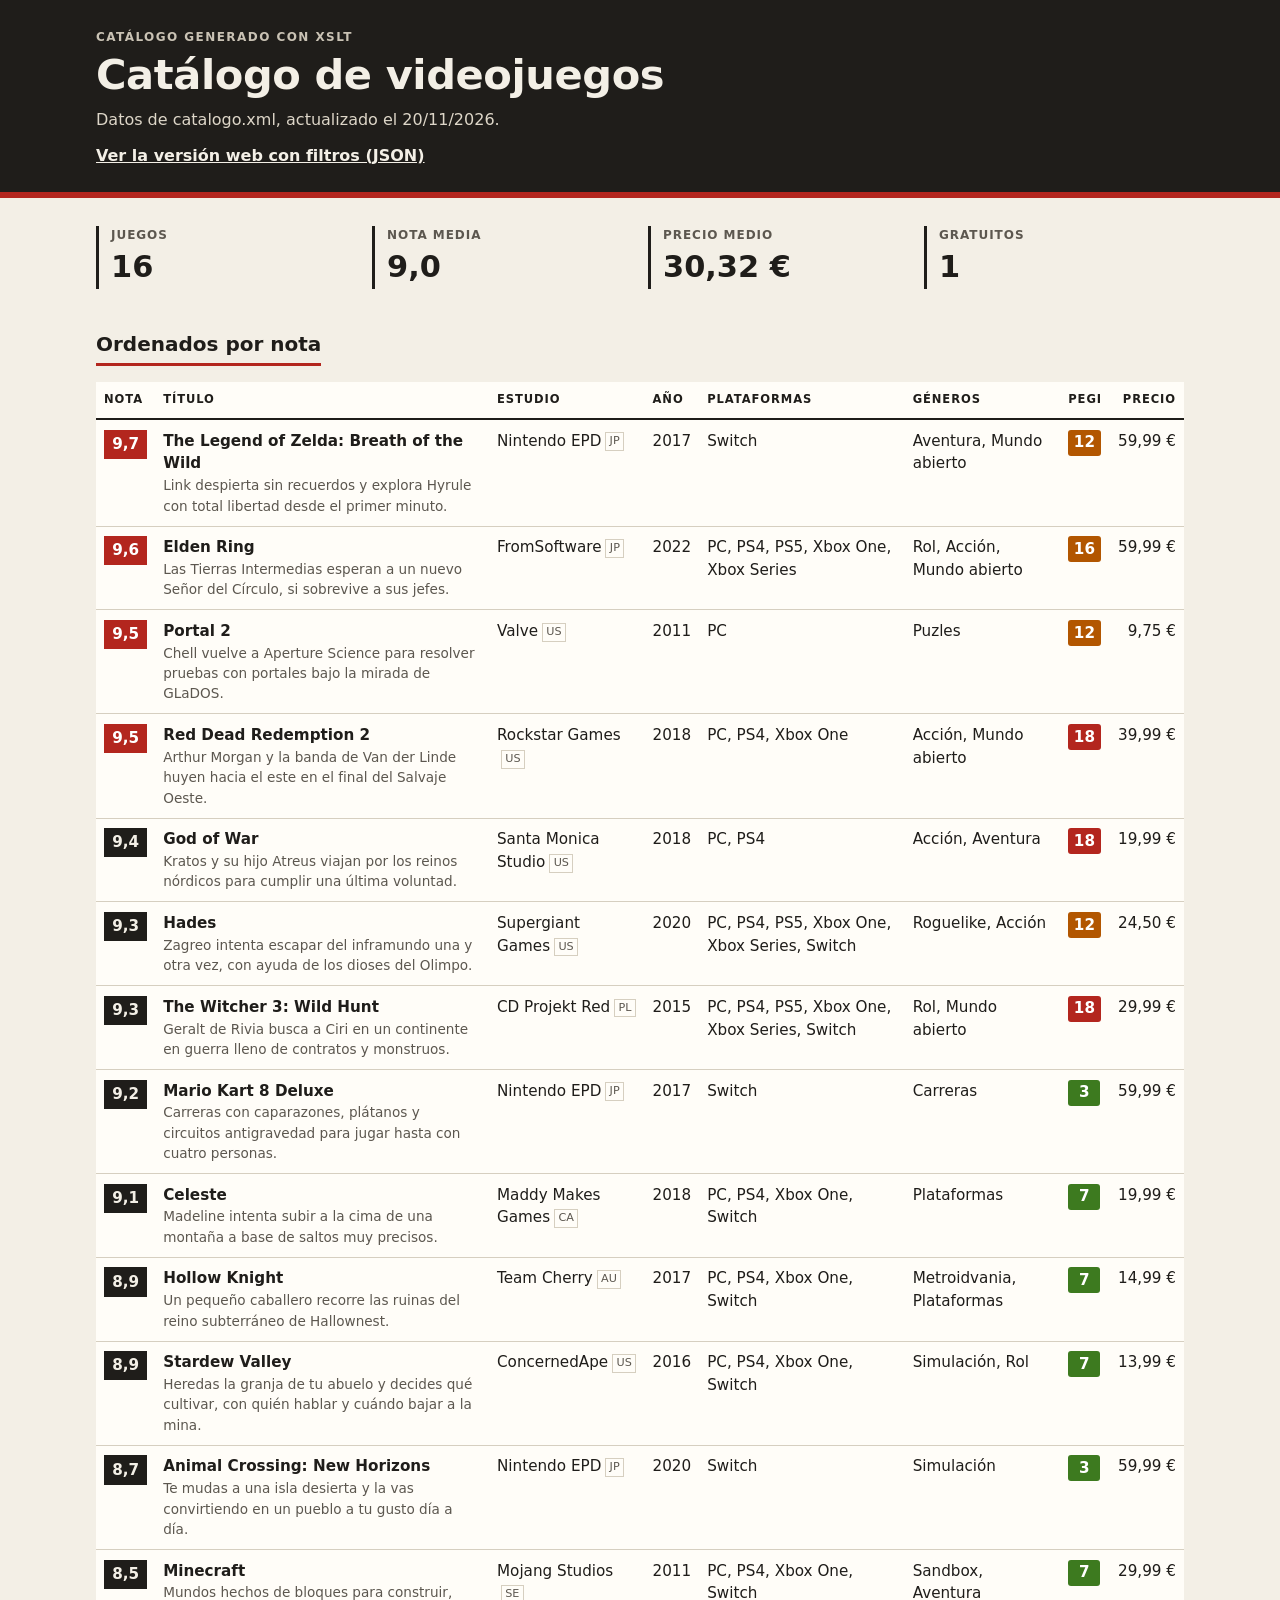
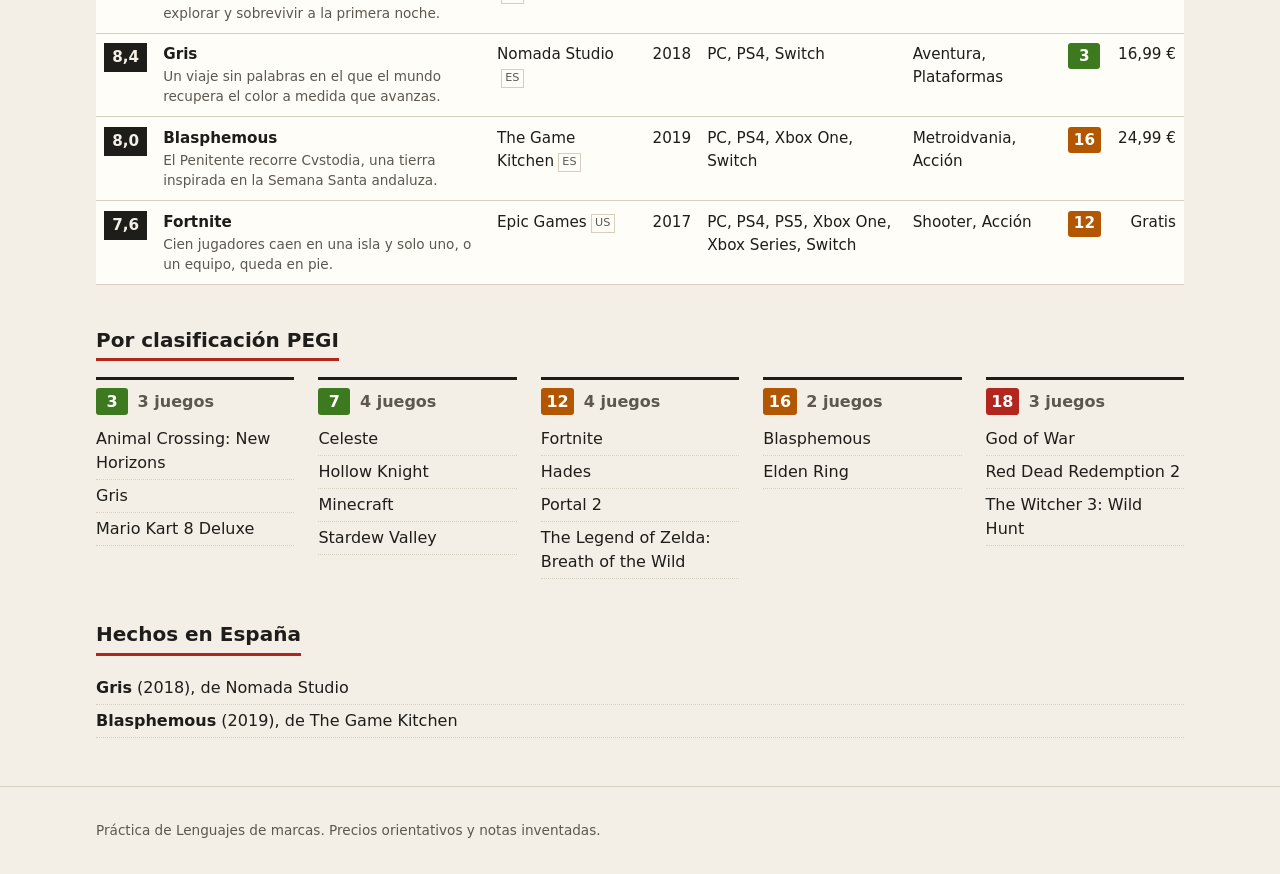
==== salida/catalogo.html @ 9788ff0d "Catálogo de videojuegos en XML: DTD, XSD, XPath, XSLT y JSON" ====
<!DOCTYPE html SYSTEM "about:legacy-compat">
<html lang="es">
    <head>
        <META http-equiv="Content-Type" content="text/html; charset=UTF-8">
        <meta name="viewport" content="width=device-width, initial-scale=1">
        <title>Cat&aacute;logo de videojuegos</title>
        <link rel="stylesheet" href="../css/estilos.css">
    </head>
    <body>
        <header class="cabecera">
            <div class="contenedor">
                <p class="cabecera__etiqueta">Cat&aacute;logo generado con XSLT</p>
                <h1>Cat&aacute;logo de videojuegos</h1>
                <p class="cabecera__texto">Datos de catalogo.xml, actualizado el 20/11/2026.</p>
                <nav class="cabecera__enlaces" aria-label="Otras vistas">
                    <a href="../web/index.html">Ver la versi&oacute;n web con filtros (JSON)</a>
                </nav>
            </div>
        </header>
        <main class="contenedor">
            <section aria-label="Resumen del cat&aacute;logo">
                <dl class="resumen">
                    <div>
                        <dt>Juegos</dt>
                        <dd>16</dd>
                    </div>
                    <div>
                        <dt>Nota media</dt>
                        <dd>9,0</dd>
                    </div>
                    <div>
                        <dt>Precio medio</dt>
                        <dd>30,32&nbsp;&euro;</dd>
                    </div>
                    <div>
                        <dt>Gratuitos</dt>
                        <dd>1</dd>
                    </div>
                </dl>
            </section>
            <section aria-labelledby="titulo-tabla">
                <h2 id="titulo-tabla">Ordenados por nota</h2>
                <div class="tabla-envoltorio">
                    <table class="tabla">
                        <thead>
                            <tr>
                                <th scope="col">Nota</th><th scope="col">T&iacute;tulo</th><th scope="col">Estudio</th><th scope="col">A&ntilde;o</th><th scope="col">Plataformas</th><th scope="col">G&eacute;neros</th><th scope="col">PEGI</th><th scope="col" class="num">Precio</th>
                            </tr>
                        </thead>
                        <tbody>
                            <tr>
                                <td data-etiqueta="Nota"><span class="nota nota--alta">9,7</span></td><th scope="row" data-etiqueta="T&iacute;tulo"><span class="tabla__titulo">The Legend of Zelda: Breath of the Wild</span><span class="tabla__descripcion">Link despierta sin recuerdos y explora Hyrule con total libertad desde el primer minuto.</span></th><td data-etiqueta="Estudio">Nintendo EPD<span class="pais">JP</span></td><td data-etiqueta="A&ntilde;o">2017</td><td data-etiqueta="Plataformas">Switch</td><td data-etiqueta="G&eacute;neros">Aventura, Mundo abierto</td><td data-etiqueta="PEGI"><span class="pegi pegi--naranja"><span class="visualmente-oculto">PEGI </span>12</span></td><td data-etiqueta="Precio" class="num">59,99&nbsp;&euro;</td>
                            </tr>
                            <tr>
                                <td data-etiqueta="Nota"><span class="nota nota--alta">9,6</span></td><th scope="row" data-etiqueta="T&iacute;tulo"><span class="tabla__titulo">Elden Ring</span><span class="tabla__descripcion">Las Tierras Intermedias esperan a un nuevo Se&ntilde;or del C&iacute;rculo, si sobrevive a sus jefes.</span></th><td data-etiqueta="Estudio">FromSoftware<span class="pais">JP</span></td><td data-etiqueta="A&ntilde;o">2022</td><td data-etiqueta="Plataformas">PC, PS4, PS5, Xbox One, Xbox Series</td><td data-etiqueta="G&eacute;neros">Rol, Acci&oacute;n, Mundo abierto</td><td data-etiqueta="PEGI"><span class="pegi pegi--naranja"><span class="visualmente-oculto">PEGI </span>16</span></td><td data-etiqueta="Precio" class="num">59,99&nbsp;&euro;</td>
                            </tr>
                            <tr>
                                <td data-etiqueta="Nota"><span class="nota nota--alta">9,5</span></td><th scope="row" data-etiqueta="T&iacute;tulo"><span class="tabla__titulo">Portal 2</span><span class="tabla__descripcion">Chell vuelve a Aperture Science para resolver pruebas con portales bajo la mirada de GLaDOS.</span></th><td data-etiqueta="Estudio">Valve<span class="pais">US</span></td><td data-etiqueta="A&ntilde;o">2011</td><td data-etiqueta="Plataformas">PC</td><td data-etiqueta="G&eacute;neros">Puzles</td><td data-etiqueta="PEGI"><span class="pegi pegi--naranja"><span class="visualmente-oculto">PEGI </span>12</span></td><td data-etiqueta="Precio" class="num">9,75&nbsp;&euro;</td>
                            </tr>
                            <tr>
                                <td data-etiqueta="Nota"><span class="nota nota--alta">9,5</span></td><th scope="row" data-etiqueta="T&iacute;tulo"><span class="tabla__titulo">Red Dead Redemption 2</span><span class="tabla__descripcion">Arthur Morgan y la banda de Van der Linde huyen hacia el este en el final del Salvaje Oeste.</span></th><td data-etiqueta="Estudio">Rockstar Games<span class="pais">US</span></td><td data-etiqueta="A&ntilde;o">2018</td><td data-etiqueta="Plataformas">PC, PS4, Xbox One</td><td data-etiqueta="G&eacute;neros">Acci&oacute;n, Mundo abierto</td><td data-etiqueta="PEGI"><span class="pegi pegi--rojo"><span class="visualmente-oculto">PEGI </span>18</span></td><td data-etiqueta="Precio" class="num">39,99&nbsp;&euro;</td>
                            </tr>
                            <tr>
                                <td data-etiqueta="Nota"><span class="nota">9,4</span></td><th scope="row" data-etiqueta="T&iacute;tulo"><span class="tabla__titulo">God of War</span><span class="tabla__descripcion">Kratos y su hijo Atreus viajan por los reinos n&oacute;rdicos para cumplir una &uacute;ltima voluntad.</span></th><td data-etiqueta="Estudio">Santa Monica Studio<span class="pais">US</span></td><td data-etiqueta="A&ntilde;o">2018</td><td data-etiqueta="Plataformas">PC, PS4</td><td data-etiqueta="G&eacute;neros">Acci&oacute;n, Aventura</td><td data-etiqueta="PEGI"><span class="pegi pegi--rojo"><span class="visualmente-oculto">PEGI </span>18</span></td><td data-etiqueta="Precio" class="num">19,99&nbsp;&euro;</td>
                            </tr>
                            <tr>
                                <td data-etiqueta="Nota"><span class="nota">9,3</span></td><th scope="row" data-etiqueta="T&iacute;tulo"><span class="tabla__titulo">Hades</span><span class="tabla__descripcion">Zagreo intenta escapar del inframundo una y otra vez, con ayuda de los dioses del Olimpo.</span></th><td data-etiqueta="Estudio">Supergiant Games<span class="pais">US</span></td><td data-etiqueta="A&ntilde;o">2020</td><td data-etiqueta="Plataformas">PC, PS4, PS5, Xbox One, Xbox Series, Switch</td><td data-etiqueta="G&eacute;neros">Roguelike, Acci&oacute;n</td><td data-etiqueta="PEGI"><span class="pegi pegi--naranja"><span class="visualmente-oculto">PEGI </span>12</span></td><td data-etiqueta="Precio" class="num">24,50&nbsp;&euro;</td>
                            </tr>
                            <tr>
                                <td data-etiqueta="Nota"><span class="nota">9,3</span></td><th scope="row" data-etiqueta="T&iacute;tulo"><span class="tabla__titulo">The Witcher 3: Wild Hunt</span><span class="tabla__descripcion">Geralt de Rivia busca a Ciri en un continente en guerra lleno de contratos y monstruos.</span></th><td data-etiqueta="Estudio">CD Projekt Red<span class="pais">PL</span></td><td data-etiqueta="A&ntilde;o">2015</td><td data-etiqueta="Plataformas">PC, PS4, PS5, Xbox One, Xbox Series, Switch</td><td data-etiqueta="G&eacute;neros">Rol, Mundo abierto</td><td data-etiqueta="PEGI"><span class="pegi pegi--rojo"><span class="visualmente-oculto">PEGI </span>18</span></td><td data-etiqueta="Precio" class="num">29,99&nbsp;&euro;</td>
                            </tr>
                            <tr>
                                <td data-etiqueta="Nota"><span class="nota">9,2</span></td><th scope="row" data-etiqueta="T&iacute;tulo"><span class="tabla__titulo">Mario Kart 8 Deluxe</span><span class="tabla__descripcion">Carreras con caparazones, pl&aacute;tanos y circuitos antigravedad para jugar hasta con cuatro personas.</span></th><td data-etiqueta="Estudio">Nintendo EPD<span class="pais">JP</span></td><td data-etiqueta="A&ntilde;o">2017</td><td data-etiqueta="Plataformas">Switch</td><td data-etiqueta="G&eacute;neros">Carreras</td><td data-etiqueta="PEGI"><span class="pegi pegi--verde"><span class="visualmente-oculto">PEGI </span>3</span></td><td data-etiqueta="Precio" class="num">59,99&nbsp;&euro;</td>
                            </tr>
                            <tr>
                                <td data-etiqueta="Nota"><span class="nota">9,1</span></td><th scope="row" data-etiqueta="T&iacute;tulo"><span class="tabla__titulo">Celeste</span><span class="tabla__descripcion">Madeline intenta subir a la cima de una monta&ntilde;a a base de saltos muy precisos.</span></th><td data-etiqueta="Estudio">Maddy Makes Games<span class="pais">CA</span></td><td data-etiqueta="A&ntilde;o">2018</td><td data-etiqueta="Plataformas">PC, PS4, Xbox One, Switch</td><td data-etiqueta="G&eacute;neros">Plataformas</td><td data-etiqueta="PEGI"><span class="pegi pegi--verde"><span class="visualmente-oculto">PEGI </span>7</span></td><td data-etiqueta="Precio" class="num">19,99&nbsp;&euro;</td>
                            </tr>
                            <tr>
                                <td data-etiqueta="Nota"><span class="nota">8,9</span></td><th scope="row" data-etiqueta="T&iacute;tulo"><span class="tabla__titulo">Hollow Knight</span><span class="tabla__descripcion">Un peque&ntilde;o caballero recorre las ruinas del reino subterr&aacute;neo de Hallownest.</span></th><td data-etiqueta="Estudio">Team Cherry<span class="pais">AU</span></td><td data-etiqueta="A&ntilde;o">2017</td><td data-etiqueta="Plataformas">PC, PS4, Xbox One, Switch</td><td data-etiqueta="G&eacute;neros">Metroidvania, Plataformas</td><td data-etiqueta="PEGI"><span class="pegi pegi--verde"><span class="visualmente-oculto">PEGI </span>7</span></td><td data-etiqueta="Precio" class="num">14,99&nbsp;&euro;</td>
                            </tr>
                            <tr>
                                <td data-etiqueta="Nota"><span class="nota">8,9</span></td><th scope="row" data-etiqueta="T&iacute;tulo"><span class="tabla__titulo">Stardew Valley</span><span class="tabla__descripcion">Heredas la granja de tu abuelo y decides qu&eacute; cultivar, con qui&eacute;n hablar y cu&aacute;ndo bajar a la mina.</span></th><td data-etiqueta="Estudio">ConcernedApe<span class="pais">US</span></td><td data-etiqueta="A&ntilde;o">2016</td><td data-etiqueta="Plataformas">PC, PS4, Xbox One, Switch</td><td data-etiqueta="G&eacute;neros">Simulaci&oacute;n, Rol</td><td data-etiqueta="PEGI"><span class="pegi pegi--verde"><span class="visualmente-oculto">PEGI </span>7</span></td><td data-etiqueta="Precio" class="num">13,99&nbsp;&euro;</td>
                            </tr>
                            <tr>
                                <td data-etiqueta="Nota"><span class="nota">8,7</span></td><th scope="row" data-etiqueta="T&iacute;tulo"><span class="tabla__titulo">Animal Crossing: New Horizons</span><span class="tabla__descripcion">Te mudas a una isla desierta y la vas convirtiendo en un pueblo a tu gusto d&iacute;a a d&iacute;a.</span></th><td data-etiqueta="Estudio">Nintendo EPD<span class="pais">JP</span></td><td data-etiqueta="A&ntilde;o">2020</td><td data-etiqueta="Plataformas">Switch</td><td data-etiqueta="G&eacute;neros">Simulaci&oacute;n</td><td data-etiqueta="PEGI"><span class="pegi pegi--verde"><span class="visualmente-oculto">PEGI </span>3</span></td><td data-etiqueta="Precio" class="num">59,99&nbsp;&euro;</td>
                            </tr>
                            <tr>
                                <td data-etiqueta="Nota"><span class="nota">8,5</span></td><th scope="row" data-etiqueta="T&iacute;tulo"><span class="tabla__titulo">Minecraft</span><span class="tabla__descripcion">Mundos hechos de bloques para construir, explorar y sobrevivir a la primera noche.</span></th><td data-etiqueta="Estudio">Mojang Studios<span class="pais">SE</span></td><td data-etiqueta="A&ntilde;o">2011</td><td data-etiqueta="Plataformas">PC, PS4, Xbox One, Switch</td><td data-etiqueta="G&eacute;neros">Sandbox, Aventura</td><td data-etiqueta="PEGI"><span class="pegi pegi--verde"><span class="visualmente-oculto">PEGI </span>7</span></td><td data-etiqueta="Precio" class="num">29,99&nbsp;&euro;</td>
                            </tr>
                            <tr>
                                <td data-etiqueta="Nota"><span class="nota">8,4</span></td><th scope="row" data-etiqueta="T&iacute;tulo"><span class="tabla__titulo">Gris</span><span class="tabla__descripcion">Un viaje sin palabras en el que el mundo recupera el color a medida que avanzas.</span></th><td data-etiqueta="Estudio">Nomada Studio<span class="pais">ES</span></td><td data-etiqueta="A&ntilde;o">2018</td><td data-etiqueta="Plataformas">PC, PS4, Switch</td><td data-etiqueta="G&eacute;neros">Aventura, Plataformas</td><td data-etiqueta="PEGI"><span class="pegi pegi--verde"><span class="visualmente-oculto">PEGI </span>3</span></td><td data-etiqueta="Precio" class="num">16,99&nbsp;&euro;</td>
                            </tr>
                            <tr>
                                <td data-etiqueta="Nota"><span class="nota">8,0</span></td><th scope="row" data-etiqueta="T&iacute;tulo"><span class="tabla__titulo">Blasphemous</span><span class="tabla__descripcion">El Penitente recorre Cvstodia, una tierra inspirada en la Semana Santa andaluza.</span></th><td data-etiqueta="Estudio">The Game Kitchen<span class="pais">ES</span></td><td data-etiqueta="A&ntilde;o">2019</td><td data-etiqueta="Plataformas">PC, PS4, Xbox One, Switch</td><td data-etiqueta="G&eacute;neros">Metroidvania, Acci&oacute;n</td><td data-etiqueta="PEGI"><span class="pegi pegi--naranja"><span class="visualmente-oculto">PEGI </span>16</span></td><td data-etiqueta="Precio" class="num">24,99&nbsp;&euro;</td>
                            </tr>
                            <tr>
                                <td data-etiqueta="Nota"><span class="nota">7,6</span></td><th scope="row" data-etiqueta="T&iacute;tulo"><span class="tabla__titulo">Fortnite</span><span class="tabla__descripcion">Cien jugadores caen en una isla y solo uno, o un equipo, queda en pie.</span></th><td data-etiqueta="Estudio">Epic Games<span class="pais">US</span></td><td data-etiqueta="A&ntilde;o">2017</td><td data-etiqueta="Plataformas">PC, PS4, PS5, Xbox One, Xbox Series, Switch</td><td data-etiqueta="G&eacute;neros">Shooter, Acci&oacute;n</td><td data-etiqueta="PEGI"><span class="pegi pegi--naranja"><span class="visualmente-oculto">PEGI </span>12</span></td><td data-etiqueta="Precio" class="num">Gratis</td>
                            </tr>
                        </tbody>
                    </table>
                </div>
            </section>
            <section aria-labelledby="titulo-pegi">
                <h2 id="titulo-pegi">Por clasificaci&oacute;n PEGI</h2>
                <div class="grupos">
                    <div class="grupo">
                        <h3>
                            <span class="pegi pegi--verde"><span class="visualmente-oculto">PEGI </span>3</span><span class="grupo__total">3 juegos</span>
                        </h3>
                        <ul>
                            <li>Animal Crossing: New Horizons</li>
                            <li>Gris</li>
                            <li>Mario Kart 8 Deluxe</li>
                        </ul>
                    </div>
                    <div class="grupo">
                        <h3>
                            <span class="pegi pegi--verde"><span class="visualmente-oculto">PEGI </span>7</span><span class="grupo__total">4 juegos</span>
                        </h3>
                        <ul>
                            <li>Celeste</li>
                            <li>Hollow Knight</li>
                            <li>Minecraft</li>
                            <li>Stardew Valley</li>
                        </ul>
                    </div>
                    <div class="grupo">
                        <h3>
                            <span class="pegi pegi--naranja"><span class="visualmente-oculto">PEGI </span>12</span><span class="grupo__total">4 juegos</span>
                        </h3>
                        <ul>
                            <li>Fortnite</li>
                            <li>Hades</li>
                            <li>Portal 2</li>
                            <li>The Legend of Zelda: Breath of the Wild</li>
                        </ul>
                    </div>
                    <div class="grupo">
                        <h3>
                            <span class="pegi pegi--naranja"><span class="visualmente-oculto">PEGI </span>16</span><span class="grupo__total">2 juegos</span>
                        </h3>
                        <ul>
                            <li>Blasphemous</li>
                            <li>Elden Ring</li>
                        </ul>
                    </div>
                    <div class="grupo">
                        <h3>
                            <span class="pegi pegi--rojo"><span class="visualmente-oculto">PEGI </span>18</span><span class="grupo__total">3 juegos</span>
                        </h3>
                        <ul>
                            <li>God of War</li>
                            <li>Red Dead Redemption 2</li>
                            <li>The Witcher 3: Wild Hunt</li>
                        </ul>
                    </div>
                </div>
            </section>
            <section aria-labelledby="titulo-espana">
                <h2 id="titulo-espana">Hechos en Espa&ntilde;a</h2>
                <ul class="lista-simple">
                    <li>
                        <strong>Gris</strong> (2018), de Nomada Studio
                    </li>
                    <li>
                        <strong>Blasphemous</strong> (2019), de The Game Kitchen
                    </li>
                </ul>
            </section>
        </main>
        <footer class="pie">
            <div class="contenedor">
                <p>Pr&aacute;ctica de Lenguajes de marcas. Precios orientativos y notas inventadas.</p>
            </div>
        </footer>
    </body>
</html>
---- css/estilos.css ----
/* Estilos compartidos por salida/catalogo.html (XSLT) y web/index.html (JSON) */

:root {
  --papel: #f3efe6;
  --blanco: #fffdf8;
  --tinta: #1f1d1a;
  --gris: #5c574f;
  --linea: #d6cfc0;
  --rojo: #b3261e;
  --pegi-verde: #3d7a1f;
  --pegi-naranja: #b25600;
  --pegi-rojo: #b3261e;
  --letra: "Segoe UI", system-ui, -apple-system, Roboto, "Helvetica Neue", Arial, sans-serif;
}

* {
  box-sizing: border-box;
}

body {
  margin: 0;
  background: var(--papel);
  color: var(--tinta);
  font-family: var(--letra);
  line-height: 1.5;
}

a {
  color: var(--rojo);
}

a:focus-visible,
input:focus-visible,
select:focus-visible,
button:focus-visible {
  outline: 3px solid var(--rojo);
  outline-offset: 2px;
}

.contenedor {
  max-width: 1120px;
  margin: 0 auto;
  padding: 0 16px;
}

.visualmente-oculto {
  position: absolute;
  width: 1px;
  height: 1px;
  overflow: hidden;
  clip: rect(0 0 0 0);
  white-space: nowrap;
}

/* Cabecera tipo portada de revista: banda oscura con filete rojo */
.cabecera {
  background: var(--tinta);
  color: var(--papel);
  border-bottom: 6px solid var(--rojo);
  padding: 1.75rem 0 1.5rem;
}

.cabecera h1 {
  margin: 0;
  font-size: clamp(1.8rem, 5vw, 2.6rem);
  font-weight: 800;
  line-height: 1.1;
  letter-spacing: -0.01em;
}

.cabecera__etiqueta {
  margin: 0 0 0.4rem;
  font-size: 0.75rem;
  font-weight: 700;
  letter-spacing: 0.12em;
  text-transform: uppercase;
  color: #c9c2b4;
}

.cabecera__texto {
  margin: 0.6rem 0 0;
  color: #ddd6c8;
}

.cabecera__enlaces {
  margin-top: 0.75rem;
}

.cabecera__enlaces a {
  color: var(--papel);
  font-weight: 600;
}

.cabecera a:focus-visible {
  outline-color: var(--papel);
}

h2 {
  display: inline-block;
  margin: 2.5rem 0 1rem;
  padding-bottom: 0.2rem;
  border-bottom: 3px solid var(--rojo);
  font-size: 1.25rem;
  font-weight: 800;
}

/* Resumen con los datos calculados */
.resumen {
  display: grid;
  grid-template-columns: repeat(4, 1fr);
  gap: 1rem;
  margin: 1.75rem 0 0;
}

.resumen div {
  border-left: 3px solid var(--tinta);
  padding-left: 0.75rem;
}

.resumen dt {
  font-size: 0.75rem;
  font-weight: 700;
  letter-spacing: 0.08em;
  text-transform: uppercase;
  color: var(--gris);
}

.resumen dd {
  margin: 0;
  font-size: 1.9rem;
  font-weight: 800;
  font-variant-numeric: tabular-nums;
}

/* Tabla del catálogo */
.tabla {
  width: 100%;
  border-collapse: collapse;
  font-size: 0.95rem;
  background: var(--blanco);
}

.tabla thead th {
  text-align: left;
  font-size: 0.72rem;
  letter-spacing: 0.08em;
  text-transform: uppercase;
  border-bottom: 2px solid var(--tinta);
  padding: 0.6rem 0.5rem;
}

.tabla td,
.tabla tbody th {
  padding: 0.6rem 0.5rem;
  border-bottom: 1px solid var(--linea);
  vertical-align: top;
  text-align: left;
  font-weight: normal;
}

.tabla__titulo {
  display: block;
  font-weight: 700;
}

.tabla__descripcion {
  display: block;
  color: var(--gris);
  font-size: 0.85rem;
}

.num {
  text-align: right !important;
  white-space: nowrap;
  font-variant-numeric: tabular-nums;
}

.pais {
  display: inline-block;
  margin-left: 0.35em;
  padding: 0 0.3em;
  border: 1px solid var(--linea);
  font-size: 0.7rem;
  color: var(--gris);
  vertical-align: 0.1em;
}

/* Caja de nota como las de las revistas de videojuegos */
.nota {
  display: inline-block;
  min-width: 2.7rem;
  padding: 0.2rem 0.4rem;
  background: var(--tinta);
  color: var(--papel);
  font-weight: 800;
  text-align: center;
  font-variant-numeric: tabular-nums;
}

.nota--alta {
  background: var(--rojo);
  color: #fff;
}

.pegi {
  display: inline-block;
  min-width: 2rem;
  padding: 0.1rem 0.35rem;
  border-radius: 3px;
  color: #fff;
  font-weight: 800;
  text-align: center;
}

.pegi--verde { background: var(--pegi-verde); }
.pegi--naranja { background: var(--pegi-naranja); }
.pegi--rojo { background: var(--pegi-rojo); }

/* Agrupación por PEGI */
.grupos {
  display: grid;
  grid-template-columns: repeat(auto-fill, minmax(170px, 1fr));
  gap: 1.5rem;
}

.grupo {
  border-top: 3px solid var(--tinta);
  padding-top: 0.5rem;
}

.grupo h3 {
  display: flex;
  align-items: center;
  gap: 0.6rem;
  margin: 0 0 0.5rem;
  font-size: 1rem;
}

.grupo__total {
  font-weight: 600;
  color: var(--gris);
}

.grupo ul,
.lista-simple {
  margin: 0;
  padding: 0;
  list-style: none;
}

.grupo li,
.lista-simple li {
  padding: 0.25rem 0;
  border-bottom: 1px dotted var(--linea);
}

.pie {
  margin-top: 3rem;
  padding: 1.25rem 0;
  border-top: 1px solid var(--linea);
  color: var(--gris);
  font-size: 0.85rem;
}

/* Versión web: filtros y lista */
.filtros {
  display: grid;
  grid-template-columns: 2fr repeat(4, 1fr);
  gap: 1rem;
  margin-top: 1.75rem;
  padding: 1rem;
  background: var(--blanco);
  border: 2px solid var(--tinta);
}

.filtros label {
  display: block;
  margin-bottom: 0.25rem;
  font-size: 0.75rem;
  font-weight: 700;
  letter-spacing: 0.06em;
  text-transform: uppercase;
}

.filtros input,
.filtros select {
  width: 100%;
  padding: 0.45rem 0.5rem;
  border: 1px solid var(--gris);
  border-radius: 0;
  background: #fff;
  color: var(--tinta);
  font: inherit;
}

.estado {
  margin: 1.25rem 0 0.5rem;
  color: var(--gris);
  font-weight: 600;
}

.lista-juegos {
  margin: 0;
  padding: 0;
  list-style: none;
  border-top: 2px solid var(--tinta);
}

.ficha {
  display: grid;
  grid-template-columns: auto 1fr auto;
  align-items: start;
  gap: 1rem;
  padding: 1rem 0;
  border-bottom: 1px solid var(--linea);
}

/* Sin el subrayado rojo de los h2 de sección */
.ficha h2 {
  display: block;
  margin: 0;
  padding: 0;
  border: 0;
  font-size: 1.1rem;
  font-weight: 700;
}

.ficha p {
  margin: 0.15rem 0 0;
}

.ficha__datos {
  color: var(--gris);
  font-size: 0.9rem;
}

.ficha__descripcion {
  font-size: 0.95rem;
}

.ficha__lado {
  text-align: right;
}

.ficha__precio {
  display: block;
  margin-top: 0.4rem;
  font-weight: 700;
  font-variant-numeric: tabular-nums;
}

@media (max-width: 860px) {
  .filtros {
    grid-template-columns: 1fr 1fr;
  }

  .filtros__busqueda {
    grid-column: 1 / -1;
  }
}

@media (max-width: 760px) {
  .resumen {
    grid-template-columns: 1fr 1fr;
  }

  /* En móvil cada fila de la tabla pasa a ser un bloque con etiquetas */
  .tabla thead {
    position: absolute;
    width: 1px;
    height: 1px;
    overflow: hidden;
    clip: rect(0 0 0 0);
  }

  .tabla,
  .tabla tbody,
  .tabla tr,
  .tabla td,
  .tabla tbody th {
    display: block;
  }

  .tabla tr {
    padding: 0.75rem;
    border-bottom: 1px solid var(--linea);
  }

  .tabla td,
  .tabla tbody th {
    padding: 0.15rem 0;
    border: 0;
  }

  .tabla td::before {
    content: attr(data-etiqueta) ": ";
    font-size: 0.75rem;
    font-weight: 700;
    text-transform: uppercase;
    color: var(--gris);
  }

  .num {
    text-align: left !important;
  }

  .ficha {
    grid-template-columns: auto 1fr;
  }

  .ficha__lado {
    grid-column: 2;
    text-align: left;
  }

  .ficha__precio {
    display: inline;
    margin: 0 0 0 0.75rem;
  }
}
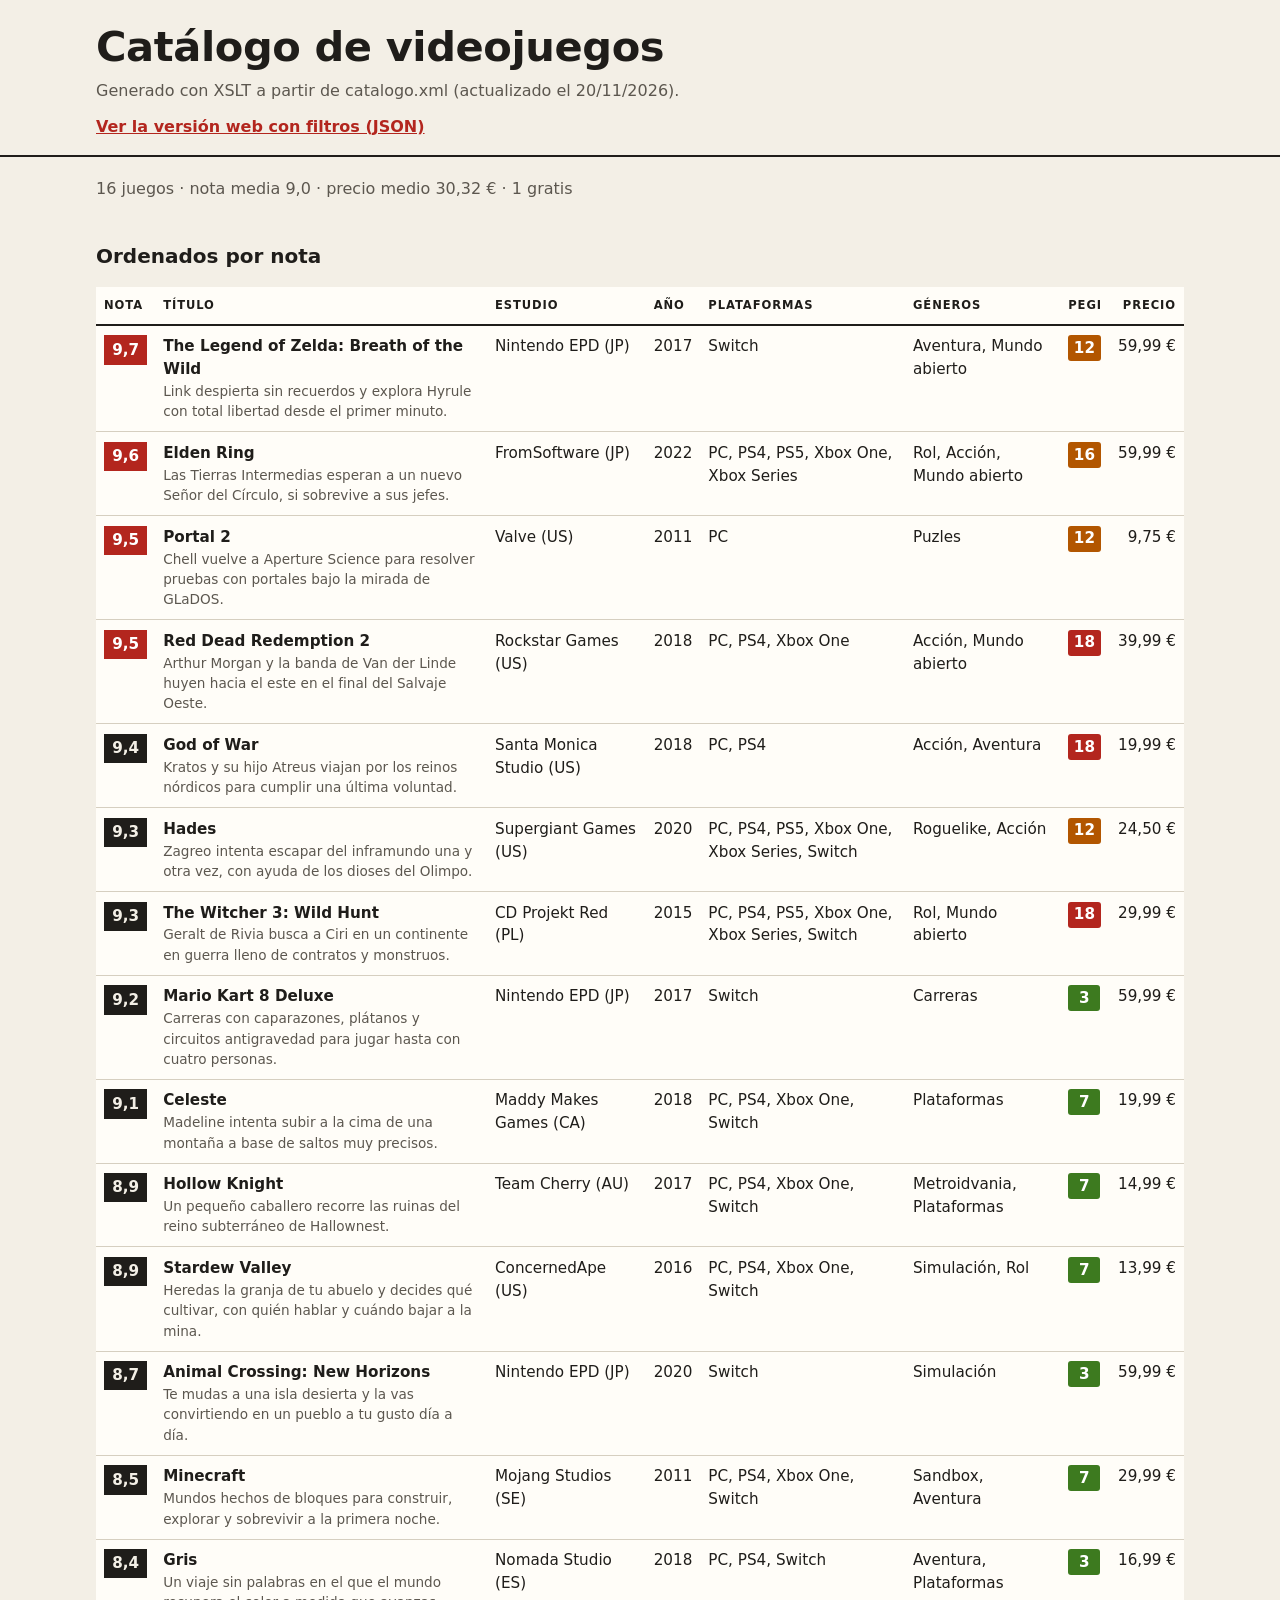
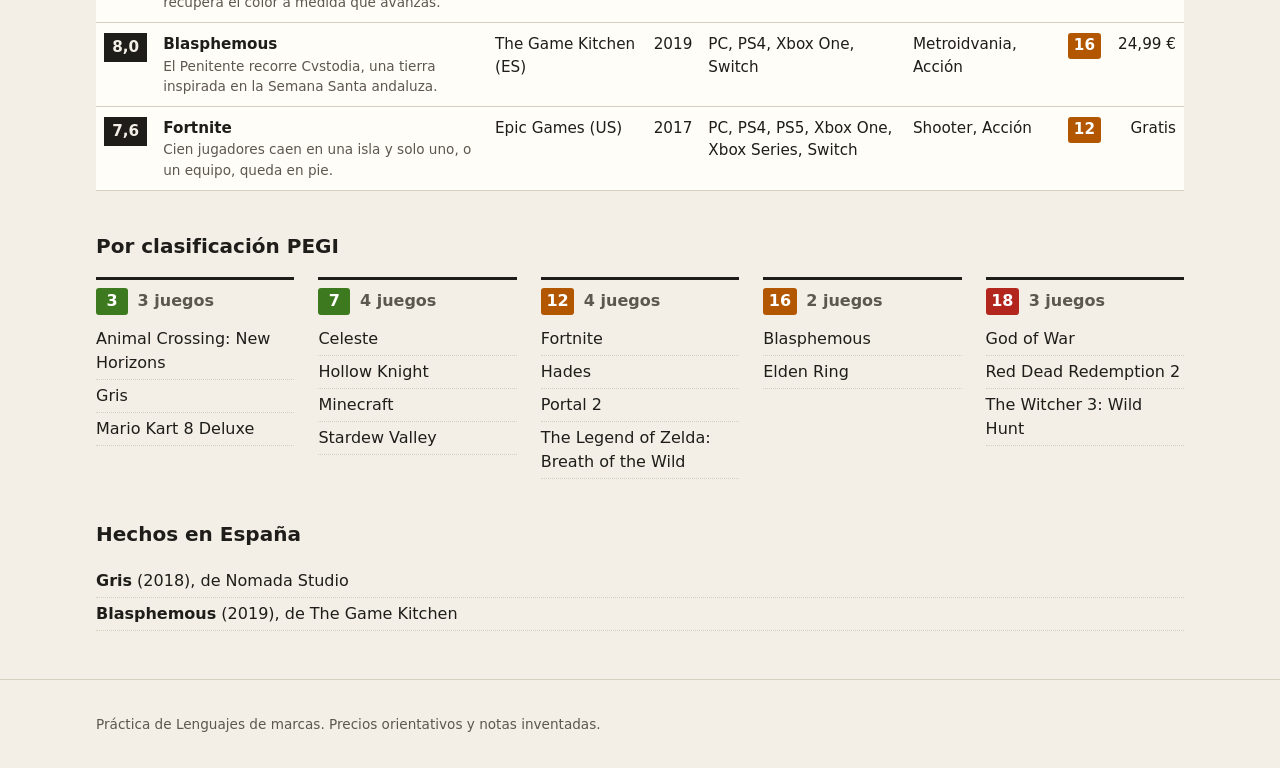
==== commit 5efede20: "Cambio el diseño del catálogo y acorto el README" ====
--- a/salida/catalogo.html
+++ b/salida/catalogo.html
@@ -9,35 +9,15 @@
     <body>
         <header class="cabecera">
             <div class="contenedor">
-                <p class="cabecera__etiqueta">Cat&aacute;logo generado con XSLT</p>
                 <h1>Cat&aacute;logo de videojuegos</h1>
-                <p class="cabecera__texto">Datos de catalogo.xml, actualizado el 20/11/2026.</p>
+                <p class="cabecera__texto">Generado con XSLT a partir de catalogo.xml (actualizado el 20/11/2026).</p>
                 <nav class="cabecera__enlaces" aria-label="Otras vistas">
                     <a href="../web/index.html">Ver la versi&oacute;n web con filtros (JSON)</a>
                 </nav>
             </div>
         </header>
         <main class="contenedor">
-            <section aria-label="Resumen del cat&aacute;logo">
-                <dl class="resumen">
-                    <div>
-                        <dt>Juegos</dt>
-                        <dd>16</dd>
-                    </div>
-                    <div>
-                        <dt>Nota media</dt>
-                        <dd>9,0</dd>
-                    </div>
-                    <div>
-                        <dt>Precio medio</dt>
-                        <dd>30,32&nbsp;&euro;</dd>
-                    </div>
-                    <div>
-                        <dt>Gratuitos</dt>
-                        <dd>1</dd>
-                    </div>
-                </dl>
-            </section>
+            <p class="resumen">16 juegos &middot; nota media 9,0 &middot; precio medio 30,32&nbsp;&euro; &middot; 1 gratis</p>
             <section aria-labelledby="titulo-tabla">
                 <h2 id="titulo-tabla">Ordenados por nota</h2>
                 <div class="tabla-envoltorio">
@@ -49,52 +29,52 @@
                         </thead>
                         <tbody>
                             <tr>
-                                <td data-etiqueta="Nota"><span class="nota nota--alta">9,7</span></td><th scope="row" data-etiqueta="T&iacute;tulo"><span class="tabla__titulo">The Legend of Zelda: Breath of the Wild</span><span class="tabla__descripcion">Link despierta sin recuerdos y explora Hyrule con total libertad desde el primer minuto.</span></th><td data-etiqueta="Estudio">Nintendo EPD<span class="pais">JP</span></td><td data-etiqueta="A&ntilde;o">2017</td><td data-etiqueta="Plataformas">Switch</td><td data-etiqueta="G&eacute;neros">Aventura, Mundo abierto</td><td data-etiqueta="PEGI"><span class="pegi pegi--naranja"><span class="visualmente-oculto">PEGI </span>12</span></td><td data-etiqueta="Precio" class="num">59,99&nbsp;&euro;</td>
+                                <td data-etiqueta="Nota"><span class="nota nota--alta">9,7</span></td><th scope="row" data-etiqueta="T&iacute;tulo"><span class="tabla__titulo">The Legend of Zelda: Breath of the Wild</span><span class="tabla__descripcion">Link despierta sin recuerdos y explora Hyrule con total libertad desde el primer minuto.</span></th><td data-etiqueta="Estudio">Nintendo EPD (JP)</td><td data-etiqueta="A&ntilde;o">2017</td><td data-etiqueta="Plataformas">Switch</td><td data-etiqueta="G&eacute;neros">Aventura, Mundo abierto</td><td data-etiqueta="PEGI"><span class="pegi pegi--naranja"><span class="visualmente-oculto">PEGI </span>12</span></td><td data-etiqueta="Precio" class="num">59,99&nbsp;&euro;</td>
                             </tr>
                             <tr>
-                                <td data-etiqueta="Nota"><span class="nota nota--alta">9,6</span></td><th scope="row" data-etiqueta="T&iacute;tulo"><span class="tabla__titulo">Elden Ring</span><span class="tabla__descripcion">Las Tierras Intermedias esperan a un nuevo Se&ntilde;or del C&iacute;rculo, si sobrevive a sus jefes.</span></th><td data-etiqueta="Estudio">FromSoftware<span class="pais">JP</span></td><td data-etiqueta="A&ntilde;o">2022</td><td data-etiqueta="Plataformas">PC, PS4, PS5, Xbox One, Xbox Series</td><td data-etiqueta="G&eacute;neros">Rol, Acci&oacute;n, Mundo abierto</td><td data-etiqueta="PEGI"><span class="pegi pegi--naranja"><span class="visualmente-oculto">PEGI </span>16</span></td><td data-etiqueta="Precio" class="num">59,99&nbsp;&euro;</td>
+                                <td data-etiqueta="Nota"><span class="nota nota--alta">9,6</span></td><th scope="row" data-etiqueta="T&iacute;tulo"><span class="tabla__titulo">Elden Ring</span><span class="tabla__descripcion">Las Tierras Intermedias esperan a un nuevo Se&ntilde;or del C&iacute;rculo, si sobrevive a sus jefes.</span></th><td data-etiqueta="Estudio">FromSoftware (JP)</td><td data-etiqueta="A&ntilde;o">2022</td><td data-etiqueta="Plataformas">PC, PS4, PS5, Xbox One, Xbox Series</td><td data-etiqueta="G&eacute;neros">Rol, Acci&oacute;n, Mundo abierto</td><td data-etiqueta="PEGI"><span class="pegi pegi--naranja"><span class="visualmente-oculto">PEGI </span>16</span></td><td data-etiqueta="Precio" class="num">59,99&nbsp;&euro;</td>
                             </tr>
                             <tr>
-                                <td data-etiqueta="Nota"><span class="nota nota--alta">9,5</span></td><th scope="row" data-etiqueta="T&iacute;tulo"><span class="tabla__titulo">Portal 2</span><span class="tabla__descripcion">Chell vuelve a Aperture Science para resolver pruebas con portales bajo la mirada de GLaDOS.</span></th><td data-etiqueta="Estudio">Valve<span class="pais">US</span></td><td data-etiqueta="A&ntilde;o">2011</td><td data-etiqueta="Plataformas">PC</td><td data-etiqueta="G&eacute;neros">Puzles</td><td data-etiqueta="PEGI"><span class="pegi pegi--naranja"><span class="visualmente-oculto">PEGI </span>12</span></td><td data-etiqueta="Precio" class="num">9,75&nbsp;&euro;</td>
+                                <td data-etiqueta="Nota"><span class="nota nota--alta">9,5</span></td><th scope="row" data-etiqueta="T&iacute;tulo"><span class="tabla__titulo">Portal 2</span><span class="tabla__descripcion">Chell vuelve a Aperture Science para resolver pruebas con portales bajo la mirada de GLaDOS.</span></th><td data-etiqueta="Estudio">Valve (US)</td><td data-etiqueta="A&ntilde;o">2011</td><td data-etiqueta="Plataformas">PC</td><td data-etiqueta="G&eacute;neros">Puzles</td><td data-etiqueta="PEGI"><span class="pegi pegi--naranja"><span class="visualmente-oculto">PEGI </span>12</span></td><td data-etiqueta="Precio" class="num">9,75&nbsp;&euro;</td>
                             </tr>
                             <tr>
-                                <td data-etiqueta="Nota"><span class="nota nota--alta">9,5</span></td><th scope="row" data-etiqueta="T&iacute;tulo"><span class="tabla__titulo">Red Dead Redemption 2</span><span class="tabla__descripcion">Arthur Morgan y la banda de Van der Linde huyen hacia el este en el final del Salvaje Oeste.</span></th><td data-etiqueta="Estudio">Rockstar Games<span class="pais">US</span></td><td data-etiqueta="A&ntilde;o">2018</td><td data-etiqueta="Plataformas">PC, PS4, Xbox One</td><td data-etiqueta="G&eacute;neros">Acci&oacute;n, Mundo abierto</td><td data-etiqueta="PEGI"><span class="pegi pegi--rojo"><span class="visualmente-oculto">PEGI </span>18</span></td><td data-etiqueta="Precio" class="num">39,99&nbsp;&euro;</td>
+                                <td data-etiqueta="Nota"><span class="nota nota--alta">9,5</span></td><th scope="row" data-etiqueta="T&iacute;tulo"><span class="tabla__titulo">Red Dead Redemption 2</span><span class="tabla__descripcion">Arthur Morgan y la banda de Van der Linde huyen hacia el este en el final del Salvaje Oeste.</span></th><td data-etiqueta="Estudio">Rockstar Games (US)</td><td data-etiqueta="A&ntilde;o">2018</td><td data-etiqueta="Plataformas">PC, PS4, Xbox One</td><td data-etiqueta="G&eacute;neros">Acci&oacute;n, Mundo abierto</td><td data-etiqueta="PEGI"><span class="pegi pegi--rojo"><span class="visualmente-oculto">PEGI </span>18</span></td><td data-etiqueta="Precio" class="num">39,99&nbsp;&euro;</td>
                             </tr>
                             <tr>
-                                <td data-etiqueta="Nota"><span class="nota">9,4</span></td><th scope="row" data-etiqueta="T&iacute;tulo"><span class="tabla__titulo">God of War</span><span class="tabla__descripcion">Kratos y su hijo Atreus viajan por los reinos n&oacute;rdicos para cumplir una &uacute;ltima voluntad.</span></th><td data-etiqueta="Estudio">Santa Monica Studio<span class="pais">US</span></td><td data-etiqueta="A&ntilde;o">2018</td><td data-etiqueta="Plataformas">PC, PS4</td><td data-etiqueta="G&eacute;neros">Acci&oacute;n, Aventura</td><td data-etiqueta="PEGI"><span class="pegi pegi--rojo"><span class="visualmente-oculto">PEGI </span>18</span></td><td data-etiqueta="Precio" class="num">19,99&nbsp;&euro;</td>
+                                <td data-etiqueta="Nota"><span class="nota">9,4</span></td><th scope="row" data-etiqueta="T&iacute;tulo"><span class="tabla__titulo">God of War</span><span class="tabla__descripcion">Kratos y su hijo Atreus viajan por los reinos n&oacute;rdicos para cumplir una &uacute;ltima voluntad.</span></th><td data-etiqueta="Estudio">Santa Monica Studio (US)</td><td data-etiqueta="A&ntilde;o">2018</td><td data-etiqueta="Plataformas">PC, PS4</td><td data-etiqueta="G&eacute;neros">Acci&oacute;n, Aventura</td><td data-etiqueta="PEGI"><span class="pegi pegi--rojo"><span class="visualmente-oculto">PEGI </span>18</span></td><td data-etiqueta="Precio" class="num">19,99&nbsp;&euro;</td>
                             </tr>
                             <tr>
-                                <td data-etiqueta="Nota"><span class="nota">9,3</span></td><th scope="row" data-etiqueta="T&iacute;tulo"><span class="tabla__titulo">Hades</span><span class="tabla__descripcion">Zagreo intenta escapar del inframundo una y otra vez, con ayuda de los dioses del Olimpo.</span></th><td data-etiqueta="Estudio">Supergiant Games<span class="pais">US</span></td><td data-etiqueta="A&ntilde;o">2020</td><td data-etiqueta="Plataformas">PC, PS4, PS5, Xbox One, Xbox Series, Switch</td><td data-etiqueta="G&eacute;neros">Roguelike, Acci&oacute;n</td><td data-etiqueta="PEGI"><span class="pegi pegi--naranja"><span class="visualmente-oculto">PEGI </span>12</span></td><td data-etiqueta="Precio" class="num">24,50&nbsp;&euro;</td>
+                                <td data-etiqueta="Nota"><span class="nota">9,3</span></td><th scope="row" data-etiqueta="T&iacute;tulo"><span class="tabla__titulo">Hades</span><span class="tabla__descripcion">Zagreo intenta escapar del inframundo una y otra vez, con ayuda de los dioses del Olimpo.</span></th><td data-etiqueta="Estudio">Supergiant Games (US)</td><td data-etiqueta="A&ntilde;o">2020</td><td data-etiqueta="Plataformas">PC, PS4, PS5, Xbox One, Xbox Series, Switch</td><td data-etiqueta="G&eacute;neros">Roguelike, Acci&oacute;n</td><td data-etiqueta="PEGI"><span class="pegi pegi--naranja"><span class="visualmente-oculto">PEGI </span>12</span></td><td data-etiqueta="Precio" class="num">24,50&nbsp;&euro;</td>
                             </tr>
                             <tr>
-                                <td data-etiqueta="Nota"><span class="nota">9,3</span></td><th scope="row" data-etiqueta="T&iacute;tulo"><span class="tabla__titulo">The Witcher 3: Wild Hunt</span><span class="tabla__descripcion">Geralt de Rivia busca a Ciri en un continente en guerra lleno de contratos y monstruos.</span></th><td data-etiqueta="Estudio">CD Projekt Red<span class="pais">PL</span></td><td data-etiqueta="A&ntilde;o">2015</td><td data-etiqueta="Plataformas">PC, PS4, PS5, Xbox One, Xbox Series, Switch</td><td data-etiqueta="G&eacute;neros">Rol, Mundo abierto</td><td data-etiqueta="PEGI"><span class="pegi pegi--rojo"><span class="visualmente-oculto">PEGI </span>18</span></td><td data-etiqueta="Precio" class="num">29,99&nbsp;&euro;</td>
+                                <td data-etiqueta="Nota"><span class="nota">9,3</span></td><th scope="row" data-etiqueta="T&iacute;tulo"><span class="tabla__titulo">The Witcher 3: Wild Hunt</span><span class="tabla__descripcion">Geralt de Rivia busca a Ciri en un continente en guerra lleno de contratos y monstruos.</span></th><td data-etiqueta="Estudio">CD Projekt Red (PL)</td><td data-etiqueta="A&ntilde;o">2015</td><td data-etiqueta="Plataformas">PC, PS4, PS5, Xbox One, Xbox Series, Switch</td><td data-etiqueta="G&eacute;neros">Rol, Mundo abierto</td><td data-etiqueta="PEGI"><span class="pegi pegi--rojo"><span class="visualmente-oculto">PEGI </span>18</span></td><td data-etiqueta="Precio" class="num">29,99&nbsp;&euro;</td>
                             </tr>
                             <tr>
-                                <td data-etiqueta="Nota"><span class="nota">9,2</span></td><th scope="row" data-etiqueta="T&iacute;tulo"><span class="tabla__titulo">Mario Kart 8 Deluxe</span><span class="tabla__descripcion">Carreras con caparazones, pl&aacute;tanos y circuitos antigravedad para jugar hasta con cuatro personas.</span></th><td data-etiqueta="Estudio">Nintendo EPD<span class="pais">JP</span></td><td data-etiqueta="A&ntilde;o">2017</td><td data-etiqueta="Plataformas">Switch</td><td data-etiqueta="G&eacute;neros">Carreras</td><td data-etiqueta="PEGI"><span class="pegi pegi--verde"><span class="visualmente-oculto">PEGI </span>3</span></td><td data-etiqueta="Precio" class="num">59,99&nbsp;&euro;</td>
+                                <td data-etiqueta="Nota"><span class="nota">9,2</span></td><th scope="row" data-etiqueta="T&iacute;tulo"><span class="tabla__titulo">Mario Kart 8 Deluxe</span><span class="tabla__descripcion">Carreras con caparazones, pl&aacute;tanos y circuitos antigravedad para jugar hasta con cuatro personas.</span></th><td data-etiqueta="Estudio">Nintendo EPD (JP)</td><td data-etiqueta="A&ntilde;o">2017</td><td data-etiqueta="Plataformas">Switch</td><td data-etiqueta="G&eacute;neros">Carreras</td><td data-etiqueta="PEGI"><span class="pegi pegi--verde"><span class="visualmente-oculto">PEGI </span>3</span></td><td data-etiqueta="Precio" class="num">59,99&nbsp;&euro;</td>
                             </tr>
                             <tr>
-                                <td data-etiqueta="Nota"><span class="nota">9,1</span></td><th scope="row" data-etiqueta="T&iacute;tulo"><span class="tabla__titulo">Celeste</span><span class="tabla__descripcion">Madeline intenta subir a la cima de una monta&ntilde;a a base de saltos muy precisos.</span></th><td data-etiqueta="Estudio">Maddy Makes Games<span class="pais">CA</span></td><td data-etiqueta="A&ntilde;o">2018</td><td data-etiqueta="Plataformas">PC, PS4, Xbox One, Switch</td><td data-etiqueta="G&eacute;neros">Plataformas</td><td data-etiqueta="PEGI"><span class="pegi pegi--verde"><span class="visualmente-oculto">PEGI </span>7</span></td><td data-etiqueta="Precio" class="num">19,99&nbsp;&euro;</td>
+                                <td data-etiqueta="Nota"><span class="nota">9,1</span></td><th scope="row" data-etiqueta="T&iacute;tulo"><span class="tabla__titulo">Celeste</span><span class="tabla__descripcion">Madeline intenta subir a la cima de una monta&ntilde;a a base de saltos muy precisos.</span></th><td data-etiqueta="Estudio">Maddy Makes Games (CA)</td><td data-etiqueta="A&ntilde;o">2018</td><td data-etiqueta="Plataformas">PC, PS4, Xbox One, Switch</td><td data-etiqueta="G&eacute;neros">Plataformas</td><td data-etiqueta="PEGI"><span class="pegi pegi--verde"><span class="visualmente-oculto">PEGI </span>7</span></td><td data-etiqueta="Precio" class="num">19,99&nbsp;&euro;</td>
                             </tr>
                             <tr>
-                                <td data-etiqueta="Nota"><span class="nota">8,9</span></td><th scope="row" data-etiqueta="T&iacute;tulo"><span class="tabla__titulo">Hollow Knight</span><span class="tabla__descripcion">Un peque&ntilde;o caballero recorre las ruinas del reino subterr&aacute;neo de Hallownest.</span></th><td data-etiqueta="Estudio">Team Cherry<span class="pais">AU</span></td><td data-etiqueta="A&ntilde;o">2017</td><td data-etiqueta="Plataformas">PC, PS4, Xbox One, Switch</td><td data-etiqueta="G&eacute;neros">Metroidvania, Plataformas</td><td data-etiqueta="PEGI"><span class="pegi pegi--verde"><span class="visualmente-oculto">PEGI </span>7</span></td><td data-etiqueta="Precio" class="num">14,99&nbsp;&euro;</td>
+                                <td data-etiqueta="Nota"><span class="nota">8,9</span></td><th scope="row" data-etiqueta="T&iacute;tulo"><span class="tabla__titulo">Hollow Knight</span><span class="tabla__descripcion">Un peque&ntilde;o caballero recorre las ruinas del reino subterr&aacute;neo de Hallownest.</span></th><td data-etiqueta="Estudio">Team Cherry (AU)</td><td data-etiqueta="A&ntilde;o">2017</td><td data-etiqueta="Plataformas">PC, PS4, Xbox One, Switch</td><td data-etiqueta="G&eacute;neros">Metroidvania, Plataformas</td><td data-etiqueta="PEGI"><span class="pegi pegi--verde"><span class="visualmente-oculto">PEGI </span>7</span></td><td data-etiqueta="Precio" class="num">14,99&nbsp;&euro;</td>
                             </tr>
                             <tr>
-                                <td data-etiqueta="Nota"><span class="nota">8,9</span></td><th scope="row" data-etiqueta="T&iacute;tulo"><span class="tabla__titulo">Stardew Valley</span><span class="tabla__descripcion">Heredas la granja de tu abuelo y decides qu&eacute; cultivar, con qui&eacute;n hablar y cu&aacute;ndo bajar a la mina.</span></th><td data-etiqueta="Estudio">ConcernedApe<span class="pais">US</span></td><td data-etiqueta="A&ntilde;o">2016</td><td data-etiqueta="Plataformas">PC, PS4, Xbox One, Switch</td><td data-etiqueta="G&eacute;neros">Simulaci&oacute;n, Rol</td><td data-etiqueta="PEGI"><span class="pegi pegi--verde"><span class="visualmente-oculto">PEGI </span>7</span></td><td data-etiqueta="Precio" class="num">13,99&nbsp;&euro;</td>
+                                <td data-etiqueta="Nota"><span class="nota">8,9</span></td><th scope="row" data-etiqueta="T&iacute;tulo"><span class="tabla__titulo">Stardew Valley</span><span class="tabla__descripcion">Heredas la granja de tu abuelo y decides qu&eacute; cultivar, con qui&eacute;n hablar y cu&aacute;ndo bajar a la mina.</span></th><td data-etiqueta="Estudio">ConcernedApe (US)</td><td data-etiqueta="A&ntilde;o">2016</td><td data-etiqueta="Plataformas">PC, PS4, Xbox One, Switch</td><td data-etiqueta="G&eacute;neros">Simulaci&oacute;n, Rol</td><td data-etiqueta="PEGI"><span class="pegi pegi--verde"><span class="visualmente-oculto">PEGI </span>7</span></td><td data-etiqueta="Precio" class="num">13,99&nbsp;&euro;</td>
                             </tr>
                             <tr>
-                                <td data-etiqueta="Nota"><span class="nota">8,7</span></td><th scope="row" data-etiqueta="T&iacute;tulo"><span class="tabla__titulo">Animal Crossing: New Horizons</span><span class="tabla__descripcion">Te mudas a una isla desierta y la vas convirtiendo en un pueblo a tu gusto d&iacute;a a d&iacute;a.</span></th><td data-etiqueta="Estudio">Nintendo EPD<span class="pais">JP</span></td><td data-etiqueta="A&ntilde;o">2020</td><td data-etiqueta="Plataformas">Switch</td><td data-etiqueta="G&eacute;neros">Simulaci&oacute;n</td><td data-etiqueta="PEGI"><span class="pegi pegi--verde"><span class="visualmente-oculto">PEGI </span>3</span></td><td data-etiqueta="Precio" class="num">59,99&nbsp;&euro;</td>
+                                <td data-etiqueta="Nota"><span class="nota">8,7</span></td><th scope="row" data-etiqueta="T&iacute;tulo"><span class="tabla__titulo">Animal Crossing: New Horizons</span><span class="tabla__descripcion">Te mudas a una isla desierta y la vas convirtiendo en un pueblo a tu gusto d&iacute;a a d&iacute;a.</span></th><td data-etiqueta="Estudio">Nintendo EPD (JP)</td><td data-etiqueta="A&ntilde;o">2020</td><td data-etiqueta="Plataformas">Switch</td><td data-etiqueta="G&eacute;neros">Simulaci&oacute;n</td><td data-etiqueta="PEGI"><span class="pegi pegi--verde"><span class="visualmente-oculto">PEGI </span>3</span></td><td data-etiqueta="Precio" class="num">59,99&nbsp;&euro;</td>
                             </tr>
                             <tr>
-                                <td data-etiqueta="Nota"><span class="nota">8,5</span></td><th scope="row" data-etiqueta="T&iacute;tulo"><span class="tabla__titulo">Minecraft</span><span class="tabla__descripcion">Mundos hechos de bloques para construir, explorar y sobrevivir a la primera noche.</span></th><td data-etiqueta="Estudio">Mojang Studios<span class="pais">SE</span></td><td data-etiqueta="A&ntilde;o">2011</td><td data-etiqueta="Plataformas">PC, PS4, Xbox One, Switch</td><td data-etiqueta="G&eacute;neros">Sandbox, Aventura</td><td data-etiqueta="PEGI"><span class="pegi pegi--verde"><span class="visualmente-oculto">PEGI </span>7</span></td><td data-etiqueta="Precio" class="num">29,99&nbsp;&euro;</td>
+                                <td data-etiqueta="Nota"><span class="nota">8,5</span></td><th scope="row" data-etiqueta="T&iacute;tulo"><span class="tabla__titulo">Minecraft</span><span class="tabla__descripcion">Mundos hechos de bloques para construir, explorar y sobrevivir a la primera noche.</span></th><td data-etiqueta="Estudio">Mojang Studios (SE)</td><td data-etiqueta="A&ntilde;o">2011</td><td data-etiqueta="Plataformas">PC, PS4, Xbox One, Switch</td><td data-etiqueta="G&eacute;neros">Sandbox, Aventura</td><td data-etiqueta="PEGI"><span class="pegi pegi--verde"><span class="visualmente-oculto">PEGI </span>7</span></td><td data-etiqueta="Precio" class="num">29,99&nbsp;&euro;</td>
                             </tr>
                             <tr>
-                                <td data-etiqueta="Nota"><span class="nota">8,4</span></td><th scope="row" data-etiqueta="T&iacute;tulo"><span class="tabla__titulo">Gris</span><span class="tabla__descripcion">Un viaje sin palabras en el que el mundo recupera el color a medida que avanzas.</span></th><td data-etiqueta="Estudio">Nomada Studio<span class="pais">ES</span></td><td data-etiqueta="A&ntilde;o">2018</td><td data-etiqueta="Plataformas">PC, PS4, Switch</td><td data-etiqueta="G&eacute;neros">Aventura, Plataformas</td><td data-etiqueta="PEGI"><span class="pegi pegi--verde"><span class="visualmente-oculto">PEGI </span>3</span></td><td data-etiqueta="Precio" class="num">16,99&nbsp;&euro;</td>
+                                <td data-etiqueta="Nota"><span class="nota">8,4</span></td><th scope="row" data-etiqueta="T&iacute;tulo"><span class="tabla__titulo">Gris</span><span class="tabla__descripcion">Un viaje sin palabras en el que el mundo recupera el color a medida que avanzas.</span></th><td data-etiqueta="Estudio">Nomada Studio (ES)</td><td data-etiqueta="A&ntilde;o">2018</td><td data-etiqueta="Plataformas">PC, PS4, Switch</td><td data-etiqueta="G&eacute;neros">Aventura, Plataformas</td><td data-etiqueta="PEGI"><span class="pegi pegi--verde"><span class="visualmente-oculto">PEGI </span>3</span></td><td data-etiqueta="Precio" class="num">16,99&nbsp;&euro;</td>
                             </tr>
                             <tr>
-                                <td data-etiqueta="Nota"><span class="nota">8,0</span></td><th scope="row" data-etiqueta="T&iacute;tulo"><span class="tabla__titulo">Blasphemous</span><span class="tabla__descripcion">El Penitente recorre Cvstodia, una tierra inspirada en la Semana Santa andaluza.</span></th><td data-etiqueta="Estudio">The Game Kitchen<span class="pais">ES</span></td><td data-etiqueta="A&ntilde;o">2019</td><td data-etiqueta="Plataformas">PC, PS4, Xbox One, Switch</td><td data-etiqueta="G&eacute;neros">Metroidvania, Acci&oacute;n</td><td data-etiqueta="PEGI"><span class="pegi pegi--naranja"><span class="visualmente-oculto">PEGI </span>16</span></td><td data-etiqueta="Precio" class="num">24,99&nbsp;&euro;</td>
+                                <td data-etiqueta="Nota"><span class="nota">8,0</span></td><th scope="row" data-etiqueta="T&iacute;tulo"><span class="tabla__titulo">Blasphemous</span><span class="tabla__descripcion">El Penitente recorre Cvstodia, una tierra inspirada en la Semana Santa andaluza.</span></th><td data-etiqueta="Estudio">The Game Kitchen (ES)</td><td data-etiqueta="A&ntilde;o">2019</td><td data-etiqueta="Plataformas">PC, PS4, Xbox One, Switch</td><td data-etiqueta="G&eacute;neros">Metroidvania, Acci&oacute;n</td><td data-etiqueta="PEGI"><span class="pegi pegi--naranja"><span class="visualmente-oculto">PEGI </span>16</span></td><td data-etiqueta="Precio" class="num">24,99&nbsp;&euro;</td>
                             </tr>
                             <tr>
-                                <td data-etiqueta="Nota"><span class="nota">7,6</span></td><th scope="row" data-etiqueta="T&iacute;tulo"><span class="tabla__titulo">Fortnite</span><span class="tabla__descripcion">Cien jugadores caen en una isla y solo uno, o un equipo, queda en pie.</span></th><td data-etiqueta="Estudio">Epic Games<span class="pais">US</span></td><td data-etiqueta="A&ntilde;o">2017</td><td data-etiqueta="Plataformas">PC, PS4, PS5, Xbox One, Xbox Series, Switch</td><td data-etiqueta="G&eacute;neros">Shooter, Acci&oacute;n</td><td data-etiqueta="PEGI"><span class="pegi pegi--naranja"><span class="visualmente-oculto">PEGI </span>12</span></td><td data-etiqueta="Precio" class="num">Gratis</td>
+                                <td data-etiqueta="Nota"><span class="nota">7,6</span></td><th scope="row" data-etiqueta="T&iacute;tulo"><span class="tabla__titulo">Fortnite</span><span class="tabla__descripcion">Cien jugadores caen en una isla y solo uno, o un equipo, queda en pie.</span></th><td data-etiqueta="Estudio">Epic Games (US)</td><td data-etiqueta="A&ntilde;o">2017</td><td data-etiqueta="Plataformas">PC, PS4, PS5, Xbox One, Xbox Series, Switch</td><td data-etiqueta="G&eacute;neros">Shooter, Acci&oacute;n</td><td data-etiqueta="PEGI"><span class="pegi pegi--naranja"><span class="visualmente-oculto">PEGI </span>12</span></td><td data-etiqueta="Precio" class="num">Gratis</td>
                             </tr>
                         </tbody>
                     </table>
--- a/css/estilos.css
+++ b/css/estilos.css
@@ -52,12 +52,9 @@
   white-space: nowrap;
 }
 
-/* Cabecera tipo portada de revista: banda oscura con filete rojo */
 .cabecera {
-  background: var(--tinta);
-  color: var(--papel);
-  border-bottom: 6px solid var(--rojo);
-  padding: 1.75rem 0 1.5rem;
+  border-bottom: 2px solid var(--tinta);
+  padding: 1.5rem 0 1rem;
 }
 
 .cabecera h1 {
@@ -68,18 +65,9 @@
   letter-spacing: -0.01em;
 }
 
-.cabecera__etiqueta {
-  margin: 0 0 0.4rem;
-  font-size: 0.75rem;
-  font-weight: 700;
-  letter-spacing: 0.12em;
-  text-transform: uppercase;
-  color: #c9c2b4;
-}
-
 .cabecera__texto {
   margin: 0.6rem 0 0;
-  color: #ddd6c8;
+  color: var(--gris);
 }
 
 .cabecera__enlaces {
@@ -87,49 +75,17 @@
 }
 
 .cabecera__enlaces a {
-  color: var(--papel);
   font-weight: 600;
 }
 
-.cabecera a:focus-visible {
-  outline-color: var(--papel);
-}
-
 h2 {
-  display: inline-block;
   margin: 2.5rem 0 1rem;
-  padding-bottom: 0.2rem;
-  border-bottom: 3px solid var(--rojo);
   font-size: 1.25rem;
-  font-weight: 800;
-}
-
-/* Resumen con los datos calculados */
+}
+
 .resumen {
-  display: grid;
-  grid-template-columns: repeat(4, 1fr);
-  gap: 1rem;
-  margin: 1.75rem 0 0;
-}
-
-.resumen div {
-  border-left: 3px solid var(--tinta);
-  padding-left: 0.75rem;
-}
-
-.resumen dt {
-  font-size: 0.75rem;
-  font-weight: 700;
-  letter-spacing: 0.08em;
-  text-transform: uppercase;
-  color: var(--gris);
-}
-
-.resumen dd {
-  margin: 0;
-  font-size: 1.9rem;
-  font-weight: 800;
-  font-variant-numeric: tabular-nums;
+  margin: 1.25rem 0 0;
+  color: var(--gris);
 }
 
 /* Tabla del catálogo */
@@ -173,16 +129,6 @@
   text-align: right !important;
   white-space: nowrap;
   font-variant-numeric: tabular-nums;
-}
-
-.pais {
-  display: inline-block;
-  margin-left: 0.35em;
-  padding: 0 0.3em;
-  border: 1px solid var(--linea);
-  font-size: 0.7rem;
-  color: var(--gris);
-  vertical-align: 0.1em;
 }
 
 /* Caja de nota como las de las revistas de videojuegos */
@@ -315,14 +261,9 @@
   border-bottom: 1px solid var(--linea);
 }
 
-/* Sin el subrayado rojo de los h2 de sección */
 .ficha h2 {
-  display: block;
-  margin: 0;
-  padding: 0;
-  border: 0;
+  margin: 0;
   font-size: 1.1rem;
-  font-weight: 700;
 }
 
 .ficha p {
@@ -360,10 +301,6 @@
 }
 
 @media (max-width: 760px) {
-  .resumen {
-    grid-template-columns: 1fr 1fr;
-  }
-
   /* En móvil cada fila de la tabla pasa a ser un bloque con etiquetas */
   .tabla thead {
     position: absolute;
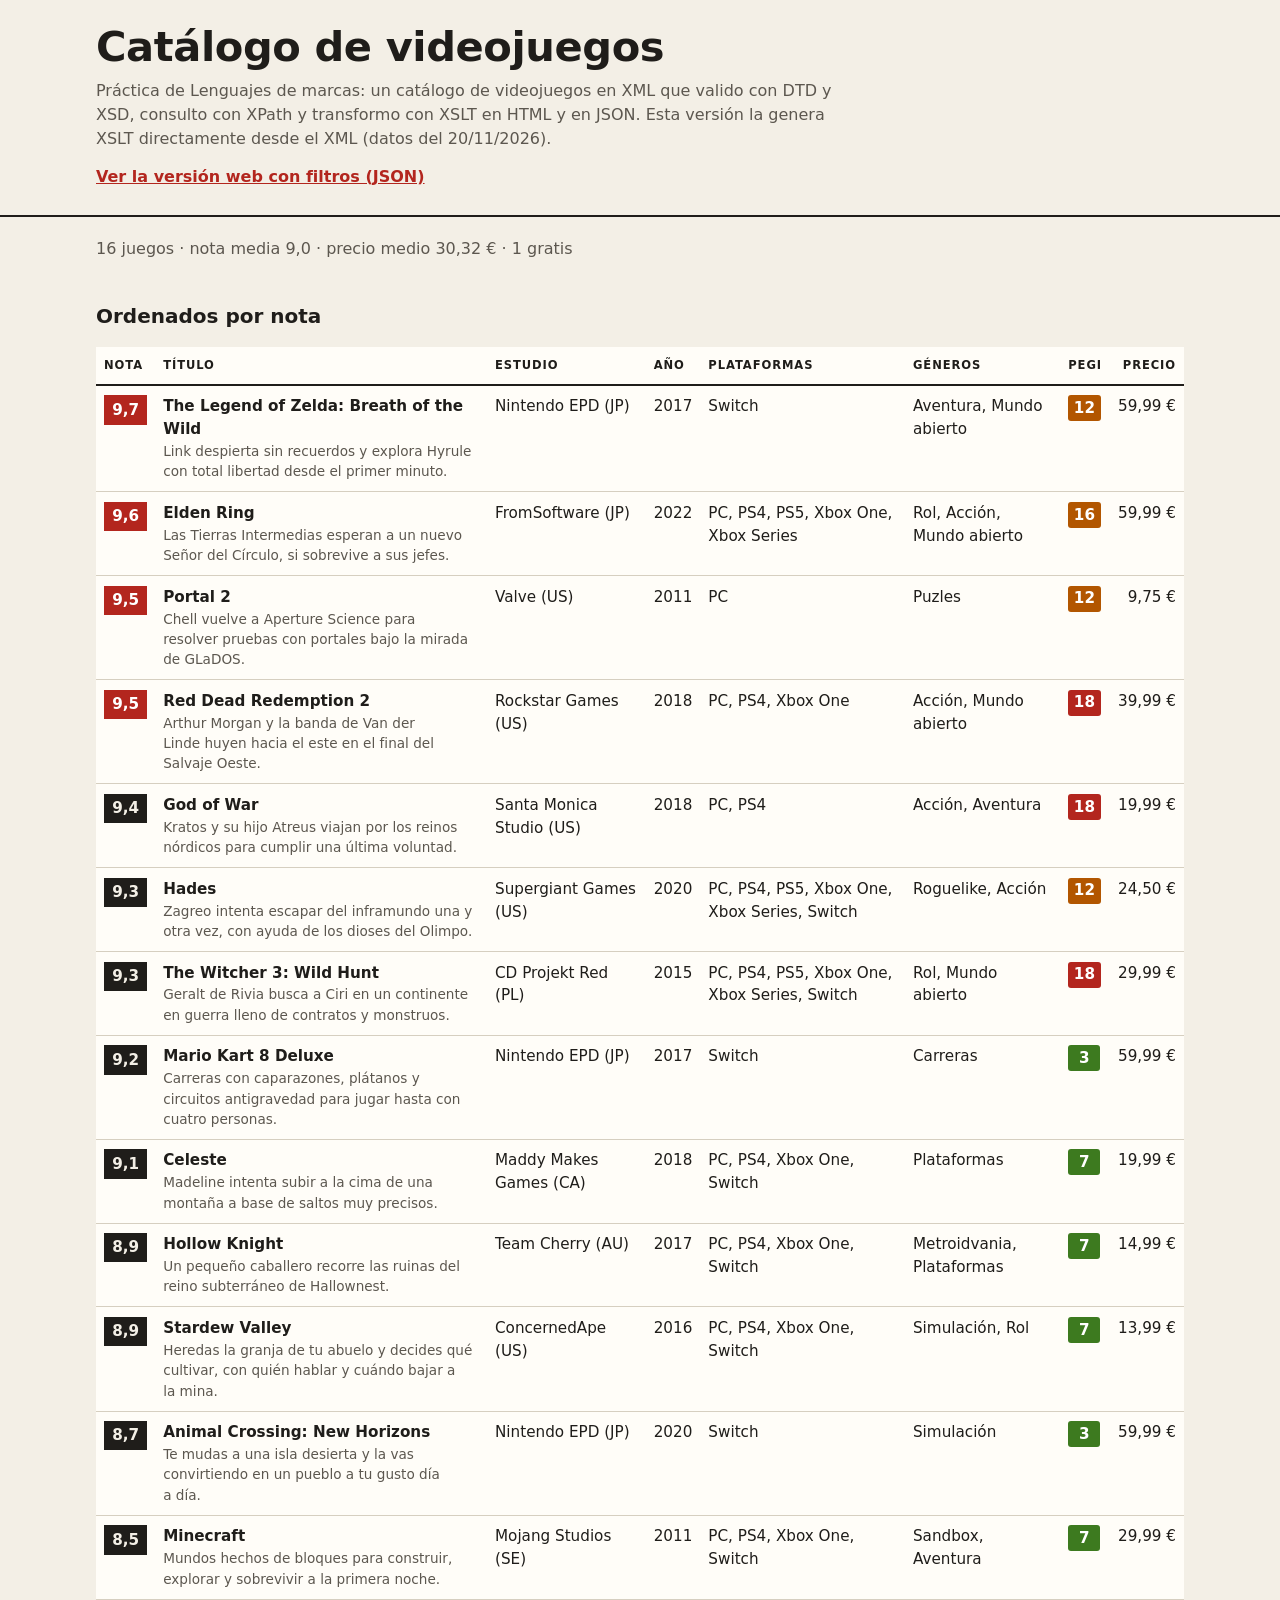
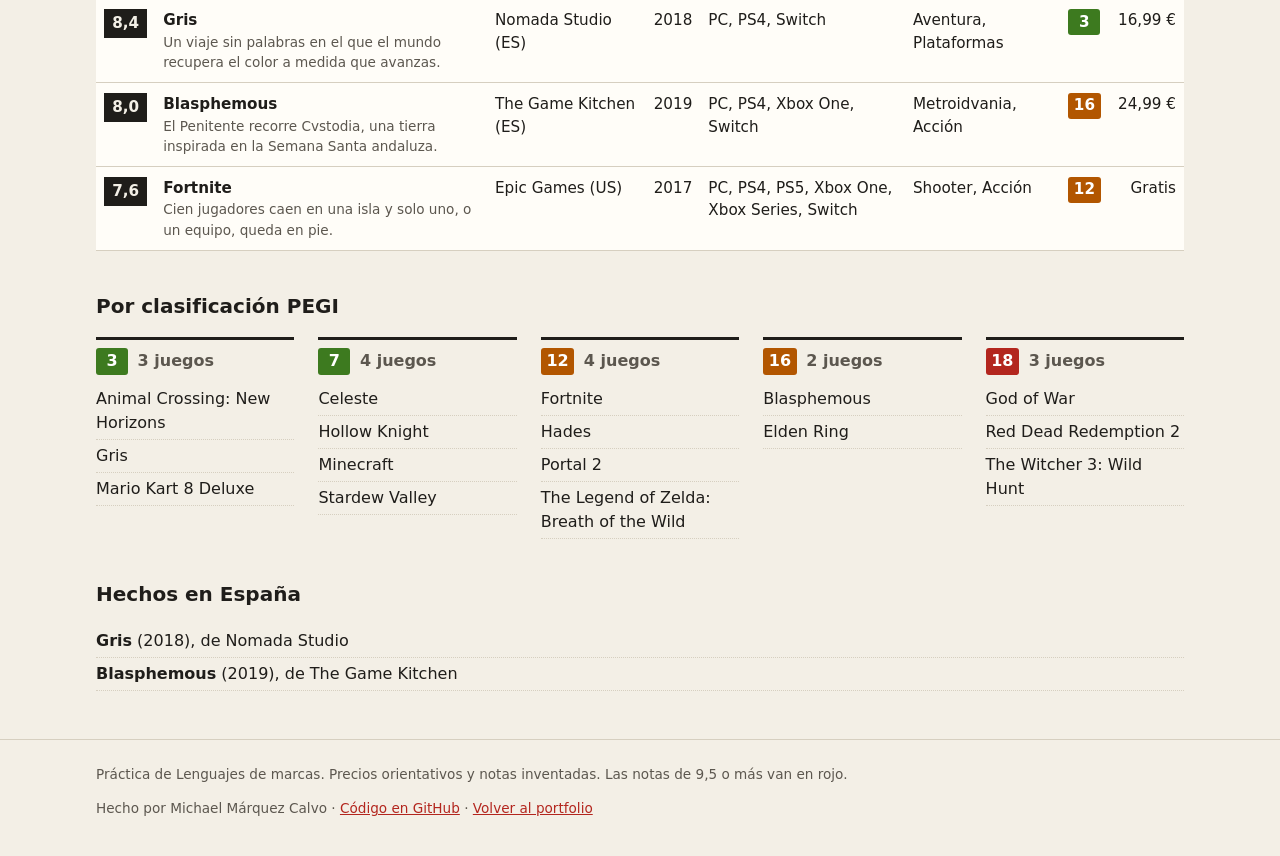
==== commit 383a8b17: "Botón para quitar filtros, pie con enlaces y textos más claros" ====
--- a/salida/catalogo.html
+++ b/salida/catalogo.html
@@ -3,6 +3,7 @@
     <head>
         <META http-equiv="Content-Type" content="text/html; charset=UTF-8">
         <meta name="viewport" content="width=device-width, initial-scale=1">
+        <meta name="description" content="Cat&aacute;logo de videojuegos hecho en XML y validado con DTD y XSD. Esta versi&oacute;n la genera XSLT directamente desde el XML.">
         <title>Cat&aacute;logo de videojuegos</title>
         <link rel="stylesheet" href="../css/estilos.css">
     </head>
@@ -10,7 +11,7 @@
         <header class="cabecera">
             <div class="contenedor">
                 <h1>Cat&aacute;logo de videojuegos</h1>
-                <p class="cabecera__texto">Generado con XSLT a partir de catalogo.xml (actualizado el 20/11/2026).</p>
+                <p class="cabecera__texto">Pr&aacute;ctica de Lenguajes de marcas: un cat&aacute;logo de videojuegos en XML que valido con DTD y XSD, consulto con XPath y transformo con XSLT en HTML y en JSON. Esta versi&oacute;n la genera XSLT directamente desde el XML (datos del 20/11/2026).</p>
                 <nav class="cabecera__enlaces" aria-label="Otras vistas">
                     <a href="../web/index.html">Ver la versi&oacute;n web con filtros (JSON)</a>
                 </nav>
@@ -21,60 +22,60 @@
             <section aria-labelledby="titulo-tabla">
                 <h2 id="titulo-tabla">Ordenados por nota</h2>
                 <div class="tabla-envoltorio">
-                    <table class="tabla">
-                        <thead>
-                            <tr>
-                                <th scope="col">Nota</th><th scope="col">T&iacute;tulo</th><th scope="col">Estudio</th><th scope="col">A&ntilde;o</th><th scope="col">Plataformas</th><th scope="col">G&eacute;neros</th><th scope="col">PEGI</th><th scope="col" class="num">Precio</th>
+                    <table class="tabla" role="table">
+                        <thead role="rowgroup">
+                            <tr role="row">
+                                <th scope="col" role="columnheader">Nota</th><th scope="col" role="columnheader">T&iacute;tulo</th><th scope="col" role="columnheader">Estudio</th><th scope="col" role="columnheader">A&ntilde;o</th><th scope="col" role="columnheader">Plataformas</th><th scope="col" role="columnheader">G&eacute;neros</th><th scope="col" role="columnheader">PEGI</th><th scope="col" role="columnheader" class="num">Precio</th>
                             </tr>
                         </thead>
-                        <tbody>
-                            <tr>
-                                <td data-etiqueta="Nota"><span class="nota nota--alta">9,7</span></td><th scope="row" data-etiqueta="T&iacute;tulo"><span class="tabla__titulo">The Legend of Zelda: Breath of the Wild</span><span class="tabla__descripcion">Link despierta sin recuerdos y explora Hyrule con total libertad desde el primer minuto.</span></th><td data-etiqueta="Estudio">Nintendo EPD (JP)</td><td data-etiqueta="A&ntilde;o">2017</td><td data-etiqueta="Plataformas">Switch</td><td data-etiqueta="G&eacute;neros">Aventura, Mundo abierto</td><td data-etiqueta="PEGI"><span class="pegi pegi--naranja"><span class="visualmente-oculto">PEGI </span>12</span></td><td data-etiqueta="Precio" class="num">59,99&nbsp;&euro;</td>
+                        <tbody role="rowgroup">
+                            <tr role="row">
+                                <td role="cell" data-etiqueta="Nota"><span class="nota nota--alta">9,7</span></td><th scope="row" role="rowheader" data-etiqueta="T&iacute;tulo"><span class="tabla__titulo">The Legend of Zelda: Breath of the Wild</span><span class="tabla__descripcion">Link despierta sin recuerdos y explora Hyrule con total libertad desde el primer minuto.</span></th><td role="cell" data-etiqueta="Estudio">Nintendo EPD (JP)</td><td role="cell" data-etiqueta="A&ntilde;o">2017</td><td role="cell" data-etiqueta="Plataformas">Switch</td><td role="cell" data-etiqueta="G&eacute;neros">Aventura, Mundo abierto</td><td role="cell" data-etiqueta="PEGI"><span class="pegi pegi--naranja"><span class="visualmente-oculto">PEGI </span>12</span></td><td role="cell" data-etiqueta="Precio" class="num">59,99&nbsp;&euro;</td>
                             </tr>
-                            <tr>
-                                <td data-etiqueta="Nota"><span class="nota nota--alta">9,6</span></td><th scope="row" data-etiqueta="T&iacute;tulo"><span class="tabla__titulo">Elden Ring</span><span class="tabla__descripcion">Las Tierras Intermedias esperan a un nuevo Se&ntilde;or del C&iacute;rculo, si sobrevive a sus jefes.</span></th><td data-etiqueta="Estudio">FromSoftware (JP)</td><td data-etiqueta="A&ntilde;o">2022</td><td data-etiqueta="Plataformas">PC, PS4, PS5, Xbox One, Xbox Series</td><td data-etiqueta="G&eacute;neros">Rol, Acci&oacute;n, Mundo abierto</td><td data-etiqueta="PEGI"><span class="pegi pegi--naranja"><span class="visualmente-oculto">PEGI </span>16</span></td><td data-etiqueta="Precio" class="num">59,99&nbsp;&euro;</td>
+                            <tr role="row">
+                                <td role="cell" data-etiqueta="Nota"><span class="nota nota--alta">9,6</span></td><th scope="row" role="rowheader" data-etiqueta="T&iacute;tulo"><span class="tabla__titulo">Elden Ring</span><span class="tabla__descripcion">Las Tierras Intermedias esperan a un nuevo Se&ntilde;or del C&iacute;rculo, si sobrevive a sus jefes.</span></th><td role="cell" data-etiqueta="Estudio">FromSoftware (JP)</td><td role="cell" data-etiqueta="A&ntilde;o">2022</td><td role="cell" data-etiqueta="Plataformas">PC, PS4, PS5, Xbox One, Xbox Series</td><td role="cell" data-etiqueta="G&eacute;neros">Rol, Acci&oacute;n, Mundo abierto</td><td role="cell" data-etiqueta="PEGI"><span class="pegi pegi--naranja"><span class="visualmente-oculto">PEGI </span>16</span></td><td role="cell" data-etiqueta="Precio" class="num">59,99&nbsp;&euro;</td>
                             </tr>
-                            <tr>
-                                <td data-etiqueta="Nota"><span class="nota nota--alta">9,5</span></td><th scope="row" data-etiqueta="T&iacute;tulo"><span class="tabla__titulo">Portal 2</span><span class="tabla__descripcion">Chell vuelve a Aperture Science para resolver pruebas con portales bajo la mirada de GLaDOS.</span></th><td data-etiqueta="Estudio">Valve (US)</td><td data-etiqueta="A&ntilde;o">2011</td><td data-etiqueta="Plataformas">PC</td><td data-etiqueta="G&eacute;neros">Puzles</td><td data-etiqueta="PEGI"><span class="pegi pegi--naranja"><span class="visualmente-oculto">PEGI </span>12</span></td><td data-etiqueta="Precio" class="num">9,75&nbsp;&euro;</td>
+                            <tr role="row">
+                                <td role="cell" data-etiqueta="Nota"><span class="nota nota--alta">9,5</span></td><th scope="row" role="rowheader" data-etiqueta="T&iacute;tulo"><span class="tabla__titulo">Portal 2</span><span class="tabla__descripcion">Chell vuelve a Aperture Science para resolver pruebas con portales bajo la mirada de GLaDOS.</span></th><td role="cell" data-etiqueta="Estudio">Valve (US)</td><td role="cell" data-etiqueta="A&ntilde;o">2011</td><td role="cell" data-etiqueta="Plataformas">PC</td><td role="cell" data-etiqueta="G&eacute;neros">Puzles</td><td role="cell" data-etiqueta="PEGI"><span class="pegi pegi--naranja"><span class="visualmente-oculto">PEGI </span>12</span></td><td role="cell" data-etiqueta="Precio" class="num">9,75&nbsp;&euro;</td>
                             </tr>
-                            <tr>
-                                <td data-etiqueta="Nota"><span class="nota nota--alta">9,5</span></td><th scope="row" data-etiqueta="T&iacute;tulo"><span class="tabla__titulo">Red Dead Redemption 2</span><span class="tabla__descripcion">Arthur Morgan y la banda de Van der Linde huyen hacia el este en el final del Salvaje Oeste.</span></th><td data-etiqueta="Estudio">Rockstar Games (US)</td><td data-etiqueta="A&ntilde;o">2018</td><td data-etiqueta="Plataformas">PC, PS4, Xbox One</td><td data-etiqueta="G&eacute;neros">Acci&oacute;n, Mundo abierto</td><td data-etiqueta="PEGI"><span class="pegi pegi--rojo"><span class="visualmente-oculto">PEGI </span>18</span></td><td data-etiqueta="Precio" class="num">39,99&nbsp;&euro;</td>
+                            <tr role="row">
+                                <td role="cell" data-etiqueta="Nota"><span class="nota nota--alta">9,5</span></td><th scope="row" role="rowheader" data-etiqueta="T&iacute;tulo"><span class="tabla__titulo">Red Dead Redemption 2</span><span class="tabla__descripcion">Arthur Morgan y la banda de Van der Linde huyen hacia el este en el final del Salvaje Oeste.</span></th><td role="cell" data-etiqueta="Estudio">Rockstar Games (US)</td><td role="cell" data-etiqueta="A&ntilde;o">2018</td><td role="cell" data-etiqueta="Plataformas">PC, PS4, Xbox One</td><td role="cell" data-etiqueta="G&eacute;neros">Acci&oacute;n, Mundo abierto</td><td role="cell" data-etiqueta="PEGI"><span class="pegi pegi--rojo"><span class="visualmente-oculto">PEGI </span>18</span></td><td role="cell" data-etiqueta="Precio" class="num">39,99&nbsp;&euro;</td>
                             </tr>
-                            <tr>
-                                <td data-etiqueta="Nota"><span class="nota">9,4</span></td><th scope="row" data-etiqueta="T&iacute;tulo"><span class="tabla__titulo">God of War</span><span class="tabla__descripcion">Kratos y su hijo Atreus viajan por los reinos n&oacute;rdicos para cumplir una &uacute;ltima voluntad.</span></th><td data-etiqueta="Estudio">Santa Monica Studio (US)</td><td data-etiqueta="A&ntilde;o">2018</td><td data-etiqueta="Plataformas">PC, PS4</td><td data-etiqueta="G&eacute;neros">Acci&oacute;n, Aventura</td><td data-etiqueta="PEGI"><span class="pegi pegi--rojo"><span class="visualmente-oculto">PEGI </span>18</span></td><td data-etiqueta="Precio" class="num">19,99&nbsp;&euro;</td>
+                            <tr role="row">
+                                <td role="cell" data-etiqueta="Nota"><span class="nota">9,4</span></td><th scope="row" role="rowheader" data-etiqueta="T&iacute;tulo"><span class="tabla__titulo">God of War</span><span class="tabla__descripcion">Kratos y su hijo Atreus viajan por los reinos n&oacute;rdicos para cumplir una &uacute;ltima voluntad.</span></th><td role="cell" data-etiqueta="Estudio">Santa Monica Studio (US)</td><td role="cell" data-etiqueta="A&ntilde;o">2018</td><td role="cell" data-etiqueta="Plataformas">PC, PS4</td><td role="cell" data-etiqueta="G&eacute;neros">Acci&oacute;n, Aventura</td><td role="cell" data-etiqueta="PEGI"><span class="pegi pegi--rojo"><span class="visualmente-oculto">PEGI </span>18</span></td><td role="cell" data-etiqueta="Precio" class="num">19,99&nbsp;&euro;</td>
                             </tr>
-                            <tr>
-                                <td data-etiqueta="Nota"><span class="nota">9,3</span></td><th scope="row" data-etiqueta="T&iacute;tulo"><span class="tabla__titulo">Hades</span><span class="tabla__descripcion">Zagreo intenta escapar del inframundo una y otra vez, con ayuda de los dioses del Olimpo.</span></th><td data-etiqueta="Estudio">Supergiant Games (US)</td><td data-etiqueta="A&ntilde;o">2020</td><td data-etiqueta="Plataformas">PC, PS4, PS5, Xbox One, Xbox Series, Switch</td><td data-etiqueta="G&eacute;neros">Roguelike, Acci&oacute;n</td><td data-etiqueta="PEGI"><span class="pegi pegi--naranja"><span class="visualmente-oculto">PEGI </span>12</span></td><td data-etiqueta="Precio" class="num">24,50&nbsp;&euro;</td>
+                            <tr role="row">
+                                <td role="cell" data-etiqueta="Nota"><span class="nota">9,3</span></td><th scope="row" role="rowheader" data-etiqueta="T&iacute;tulo"><span class="tabla__titulo">Hades</span><span class="tabla__descripcion">Zagreo intenta escapar del inframundo una y otra vez, con ayuda de los dioses del Olimpo.</span></th><td role="cell" data-etiqueta="Estudio">Supergiant Games (US)</td><td role="cell" data-etiqueta="A&ntilde;o">2020</td><td role="cell" data-etiqueta="Plataformas">PC, PS4, PS5, Xbox One, Xbox Series, Switch</td><td role="cell" data-etiqueta="G&eacute;neros">Roguelike, Acci&oacute;n</td><td role="cell" data-etiqueta="PEGI"><span class="pegi pegi--naranja"><span class="visualmente-oculto">PEGI </span>12</span></td><td role="cell" data-etiqueta="Precio" class="num">24,50&nbsp;&euro;</td>
                             </tr>
-                            <tr>
-                                <td data-etiqueta="Nota"><span class="nota">9,3</span></td><th scope="row" data-etiqueta="T&iacute;tulo"><span class="tabla__titulo">The Witcher 3: Wild Hunt</span><span class="tabla__descripcion">Geralt de Rivia busca a Ciri en un continente en guerra lleno de contratos y monstruos.</span></th><td data-etiqueta="Estudio">CD Projekt Red (PL)</td><td data-etiqueta="A&ntilde;o">2015</td><td data-etiqueta="Plataformas">PC, PS4, PS5, Xbox One, Xbox Series, Switch</td><td data-etiqueta="G&eacute;neros">Rol, Mundo abierto</td><td data-etiqueta="PEGI"><span class="pegi pegi--rojo"><span class="visualmente-oculto">PEGI </span>18</span></td><td data-etiqueta="Precio" class="num">29,99&nbsp;&euro;</td>
+                            <tr role="row">
+                                <td role="cell" data-etiqueta="Nota"><span class="nota">9,3</span></td><th scope="row" role="rowheader" data-etiqueta="T&iacute;tulo"><span class="tabla__titulo">The Witcher 3: Wild Hunt</span><span class="tabla__descripcion">Geralt de Rivia busca a Ciri en un continente en guerra lleno de contratos y monstruos.</span></th><td role="cell" data-etiqueta="Estudio">CD Projekt Red (PL)</td><td role="cell" data-etiqueta="A&ntilde;o">2015</td><td role="cell" data-etiqueta="Plataformas">PC, PS4, PS5, Xbox One, Xbox Series, Switch</td><td role="cell" data-etiqueta="G&eacute;neros">Rol, Mundo abierto</td><td role="cell" data-etiqueta="PEGI"><span class="pegi pegi--rojo"><span class="visualmente-oculto">PEGI </span>18</span></td><td role="cell" data-etiqueta="Precio" class="num">29,99&nbsp;&euro;</td>
                             </tr>
-                            <tr>
-                                <td data-etiqueta="Nota"><span class="nota">9,2</span></td><th scope="row" data-etiqueta="T&iacute;tulo"><span class="tabla__titulo">Mario Kart 8 Deluxe</span><span class="tabla__descripcion">Carreras con caparazones, pl&aacute;tanos y circuitos antigravedad para jugar hasta con cuatro personas.</span></th><td data-etiqueta="Estudio">Nintendo EPD (JP)</td><td data-etiqueta="A&ntilde;o">2017</td><td data-etiqueta="Plataformas">Switch</td><td data-etiqueta="G&eacute;neros">Carreras</td><td data-etiqueta="PEGI"><span class="pegi pegi--verde"><span class="visualmente-oculto">PEGI </span>3</span></td><td data-etiqueta="Precio" class="num">59,99&nbsp;&euro;</td>
+                            <tr role="row">
+                                <td role="cell" data-etiqueta="Nota"><span class="nota">9,2</span></td><th scope="row" role="rowheader" data-etiqueta="T&iacute;tulo"><span class="tabla__titulo">Mario Kart 8 Deluxe</span><span class="tabla__descripcion">Carreras con caparazones, pl&aacute;tanos y circuitos antigravedad para jugar hasta con cuatro personas.</span></th><td role="cell" data-etiqueta="Estudio">Nintendo EPD (JP)</td><td role="cell" data-etiqueta="A&ntilde;o">2017</td><td role="cell" data-etiqueta="Plataformas">Switch</td><td role="cell" data-etiqueta="G&eacute;neros">Carreras</td><td role="cell" data-etiqueta="PEGI"><span class="pegi pegi--verde"><span class="visualmente-oculto">PEGI </span>3</span></td><td role="cell" data-etiqueta="Precio" class="num">59,99&nbsp;&euro;</td>
                             </tr>
-                            <tr>
-                                <td data-etiqueta="Nota"><span class="nota">9,1</span></td><th scope="row" data-etiqueta="T&iacute;tulo"><span class="tabla__titulo">Celeste</span><span class="tabla__descripcion">Madeline intenta subir a la cima de una monta&ntilde;a a base de saltos muy precisos.</span></th><td data-etiqueta="Estudio">Maddy Makes Games (CA)</td><td data-etiqueta="A&ntilde;o">2018</td><td data-etiqueta="Plataformas">PC, PS4, Xbox One, Switch</td><td data-etiqueta="G&eacute;neros">Plataformas</td><td data-etiqueta="PEGI"><span class="pegi pegi--verde"><span class="visualmente-oculto">PEGI </span>7</span></td><td data-etiqueta="Precio" class="num">19,99&nbsp;&euro;</td>
+                            <tr role="row">
+                                <td role="cell" data-etiqueta="Nota"><span class="nota">9,1</span></td><th scope="row" role="rowheader" data-etiqueta="T&iacute;tulo"><span class="tabla__titulo">Celeste</span><span class="tabla__descripcion">Madeline intenta subir a la cima de una monta&ntilde;a a base de saltos muy precisos.</span></th><td role="cell" data-etiqueta="Estudio">Maddy Makes Games (CA)</td><td role="cell" data-etiqueta="A&ntilde;o">2018</td><td role="cell" data-etiqueta="Plataformas">PC, PS4, Xbox One, Switch</td><td role="cell" data-etiqueta="G&eacute;neros">Plataformas</td><td role="cell" data-etiqueta="PEGI"><span class="pegi pegi--verde"><span class="visualmente-oculto">PEGI </span>7</span></td><td role="cell" data-etiqueta="Precio" class="num">19,99&nbsp;&euro;</td>
                             </tr>
-                            <tr>
-                                <td data-etiqueta="Nota"><span class="nota">8,9</span></td><th scope="row" data-etiqueta="T&iacute;tulo"><span class="tabla__titulo">Hollow Knight</span><span class="tabla__descripcion">Un peque&ntilde;o caballero recorre las ruinas del reino subterr&aacute;neo de Hallownest.</span></th><td data-etiqueta="Estudio">Team Cherry (AU)</td><td data-etiqueta="A&ntilde;o">2017</td><td data-etiqueta="Plataformas">PC, PS4, Xbox One, Switch</td><td data-etiqueta="G&eacute;neros">Metroidvania, Plataformas</td><td data-etiqueta="PEGI"><span class="pegi pegi--verde"><span class="visualmente-oculto">PEGI </span>7</span></td><td data-etiqueta="Precio" class="num">14,99&nbsp;&euro;</td>
+                            <tr role="row">
+                                <td role="cell" data-etiqueta="Nota"><span class="nota">8,9</span></td><th scope="row" role="rowheader" data-etiqueta="T&iacute;tulo"><span class="tabla__titulo">Hollow Knight</span><span class="tabla__descripcion">Un peque&ntilde;o caballero recorre las ruinas del reino subterr&aacute;neo de Hallownest.</span></th><td role="cell" data-etiqueta="Estudio">Team Cherry (AU)</td><td role="cell" data-etiqueta="A&ntilde;o">2017</td><td role="cell" data-etiqueta="Plataformas">PC, PS4, Xbox One, Switch</td><td role="cell" data-etiqueta="G&eacute;neros">Metroidvania, Plataformas</td><td role="cell" data-etiqueta="PEGI"><span class="pegi pegi--verde"><span class="visualmente-oculto">PEGI </span>7</span></td><td role="cell" data-etiqueta="Precio" class="num">14,99&nbsp;&euro;</td>
                             </tr>
-                            <tr>
-                                <td data-etiqueta="Nota"><span class="nota">8,9</span></td><th scope="row" data-etiqueta="T&iacute;tulo"><span class="tabla__titulo">Stardew Valley</span><span class="tabla__descripcion">Heredas la granja de tu abuelo y decides qu&eacute; cultivar, con qui&eacute;n hablar y cu&aacute;ndo bajar a la mina.</span></th><td data-etiqueta="Estudio">ConcernedApe (US)</td><td data-etiqueta="A&ntilde;o">2016</td><td data-etiqueta="Plataformas">PC, PS4, Xbox One, Switch</td><td data-etiqueta="G&eacute;neros">Simulaci&oacute;n, Rol</td><td data-etiqueta="PEGI"><span class="pegi pegi--verde"><span class="visualmente-oculto">PEGI </span>7</span></td><td data-etiqueta="Precio" class="num">13,99&nbsp;&euro;</td>
+                            <tr role="row">
+                                <td role="cell" data-etiqueta="Nota"><span class="nota">8,9</span></td><th scope="row" role="rowheader" data-etiqueta="T&iacute;tulo"><span class="tabla__titulo">Stardew Valley</span><span class="tabla__descripcion">Heredas la granja de tu abuelo y decides qu&eacute; cultivar, con qui&eacute;n hablar y cu&aacute;ndo bajar a la mina.</span></th><td role="cell" data-etiqueta="Estudio">ConcernedApe (US)</td><td role="cell" data-etiqueta="A&ntilde;o">2016</td><td role="cell" data-etiqueta="Plataformas">PC, PS4, Xbox One, Switch</td><td role="cell" data-etiqueta="G&eacute;neros">Simulaci&oacute;n, Rol</td><td role="cell" data-etiqueta="PEGI"><span class="pegi pegi--verde"><span class="visualmente-oculto">PEGI </span>7</span></td><td role="cell" data-etiqueta="Precio" class="num">13,99&nbsp;&euro;</td>
                             </tr>
-                            <tr>
-                                <td data-etiqueta="Nota"><span class="nota">8,7</span></td><th scope="row" data-etiqueta="T&iacute;tulo"><span class="tabla__titulo">Animal Crossing: New Horizons</span><span class="tabla__descripcion">Te mudas a una isla desierta y la vas convirtiendo en un pueblo a tu gusto d&iacute;a a d&iacute;a.</span></th><td data-etiqueta="Estudio">Nintendo EPD (JP)</td><td data-etiqueta="A&ntilde;o">2020</td><td data-etiqueta="Plataformas">Switch</td><td data-etiqueta="G&eacute;neros">Simulaci&oacute;n</td><td data-etiqueta="PEGI"><span class="pegi pegi--verde"><span class="visualmente-oculto">PEGI </span>3</span></td><td data-etiqueta="Precio" class="num">59,99&nbsp;&euro;</td>
+                            <tr role="row">
+                                <td role="cell" data-etiqueta="Nota"><span class="nota">8,7</span></td><th scope="row" role="rowheader" data-etiqueta="T&iacute;tulo"><span class="tabla__titulo">Animal Crossing: New Horizons</span><span class="tabla__descripcion">Te mudas a una isla desierta y la vas convirtiendo en un pueblo a tu gusto d&iacute;a a d&iacute;a.</span></th><td role="cell" data-etiqueta="Estudio">Nintendo EPD (JP)</td><td role="cell" data-etiqueta="A&ntilde;o">2020</td><td role="cell" data-etiqueta="Plataformas">Switch</td><td role="cell" data-etiqueta="G&eacute;neros">Simulaci&oacute;n</td><td role="cell" data-etiqueta="PEGI"><span class="pegi pegi--verde"><span class="visualmente-oculto">PEGI </span>3</span></td><td role="cell" data-etiqueta="Precio" class="num">59,99&nbsp;&euro;</td>
                             </tr>
-                            <tr>
-                                <td data-etiqueta="Nota"><span class="nota">8,5</span></td><th scope="row" data-etiqueta="T&iacute;tulo"><span class="tabla__titulo">Minecraft</span><span class="tabla__descripcion">Mundos hechos de bloques para construir, explorar y sobrevivir a la primera noche.</span></th><td data-etiqueta="Estudio">Mojang Studios (SE)</td><td data-etiqueta="A&ntilde;o">2011</td><td data-etiqueta="Plataformas">PC, PS4, Xbox One, Switch</td><td data-etiqueta="G&eacute;neros">Sandbox, Aventura</td><td data-etiqueta="PEGI"><span class="pegi pegi--verde"><span class="visualmente-oculto">PEGI </span>7</span></td><td data-etiqueta="Precio" class="num">29,99&nbsp;&euro;</td>
+                            <tr role="row">
+                                <td role="cell" data-etiqueta="Nota"><span class="nota">8,5</span></td><th scope="row" role="rowheader" data-etiqueta="T&iacute;tulo"><span class="tabla__titulo">Minecraft</span><span class="tabla__descripcion">Mundos hechos de bloques para construir, explorar y sobrevivir a la primera noche.</span></th><td role="cell" data-etiqueta="Estudio">Mojang Studios (SE)</td><td role="cell" data-etiqueta="A&ntilde;o">2011</td><td role="cell" data-etiqueta="Plataformas">PC, PS4, Xbox One, Switch</td><td role="cell" data-etiqueta="G&eacute;neros">Sandbox, Aventura</td><td role="cell" data-etiqueta="PEGI"><span class="pegi pegi--verde"><span class="visualmente-oculto">PEGI </span>7</span></td><td role="cell" data-etiqueta="Precio" class="num">29,99&nbsp;&euro;</td>
                             </tr>
-                            <tr>
-                                <td data-etiqueta="Nota"><span class="nota">8,4</span></td><th scope="row" data-etiqueta="T&iacute;tulo"><span class="tabla__titulo">Gris</span><span class="tabla__descripcion">Un viaje sin palabras en el que el mundo recupera el color a medida que avanzas.</span></th><td data-etiqueta="Estudio">Nomada Studio (ES)</td><td data-etiqueta="A&ntilde;o">2018</td><td data-etiqueta="Plataformas">PC, PS4, Switch</td><td data-etiqueta="G&eacute;neros">Aventura, Plataformas</td><td data-etiqueta="PEGI"><span class="pegi pegi--verde"><span class="visualmente-oculto">PEGI </span>3</span></td><td data-etiqueta="Precio" class="num">16,99&nbsp;&euro;</td>
+                            <tr role="row">
+                                <td role="cell" data-etiqueta="Nota"><span class="nota">8,4</span></td><th scope="row" role="rowheader" data-etiqueta="T&iacute;tulo"><span class="tabla__titulo">Gris</span><span class="tabla__descripcion">Un viaje sin palabras en el que el mundo recupera el color a medida que avanzas.</span></th><td role="cell" data-etiqueta="Estudio">Nomada Studio (ES)</td><td role="cell" data-etiqueta="A&ntilde;o">2018</td><td role="cell" data-etiqueta="Plataformas">PC, PS4, Switch</td><td role="cell" data-etiqueta="G&eacute;neros">Aventura, Plataformas</td><td role="cell" data-etiqueta="PEGI"><span class="pegi pegi--verde"><span class="visualmente-oculto">PEGI </span>3</span></td><td role="cell" data-etiqueta="Precio" class="num">16,99&nbsp;&euro;</td>
                             </tr>
-                            <tr>
-                                <td data-etiqueta="Nota"><span class="nota">8,0</span></td><th scope="row" data-etiqueta="T&iacute;tulo"><span class="tabla__titulo">Blasphemous</span><span class="tabla__descripcion">El Penitente recorre Cvstodia, una tierra inspirada en la Semana Santa andaluza.</span></th><td data-etiqueta="Estudio">The Game Kitchen (ES)</td><td data-etiqueta="A&ntilde;o">2019</td><td data-etiqueta="Plataformas">PC, PS4, Xbox One, Switch</td><td data-etiqueta="G&eacute;neros">Metroidvania, Acci&oacute;n</td><td data-etiqueta="PEGI"><span class="pegi pegi--naranja"><span class="visualmente-oculto">PEGI </span>16</span></td><td data-etiqueta="Precio" class="num">24,99&nbsp;&euro;</td>
+                            <tr role="row">
+                                <td role="cell" data-etiqueta="Nota"><span class="nota">8,0</span></td><th scope="row" role="rowheader" data-etiqueta="T&iacute;tulo"><span class="tabla__titulo">Blasphemous</span><span class="tabla__descripcion">El Penitente recorre Cvstodia, una tierra inspirada en la Semana Santa andaluza.</span></th><td role="cell" data-etiqueta="Estudio">The Game Kitchen (ES)</td><td role="cell" data-etiqueta="A&ntilde;o">2019</td><td role="cell" data-etiqueta="Plataformas">PC, PS4, Xbox One, Switch</td><td role="cell" data-etiqueta="G&eacute;neros">Metroidvania, Acci&oacute;n</td><td role="cell" data-etiqueta="PEGI"><span class="pegi pegi--naranja"><span class="visualmente-oculto">PEGI </span>16</span></td><td role="cell" data-etiqueta="Precio" class="num">24,99&nbsp;&euro;</td>
                             </tr>
-                            <tr>
-                                <td data-etiqueta="Nota"><span class="nota">7,6</span></td><th scope="row" data-etiqueta="T&iacute;tulo"><span class="tabla__titulo">Fortnite</span><span class="tabla__descripcion">Cien jugadores caen en una isla y solo uno, o un equipo, queda en pie.</span></th><td data-etiqueta="Estudio">Epic Games (US)</td><td data-etiqueta="A&ntilde;o">2017</td><td data-etiqueta="Plataformas">PC, PS4, PS5, Xbox One, Xbox Series, Switch</td><td data-etiqueta="G&eacute;neros">Shooter, Acci&oacute;n</td><td data-etiqueta="PEGI"><span class="pegi pegi--naranja"><span class="visualmente-oculto">PEGI </span>12</span></td><td data-etiqueta="Precio" class="num">Gratis</td>
+                            <tr role="row">
+                                <td role="cell" data-etiqueta="Nota"><span class="nota">7,6</span></td><th scope="row" role="rowheader" data-etiqueta="T&iacute;tulo"><span class="tabla__titulo">Fortnite</span><span class="tabla__descripcion">Cien jugadores caen en una isla y solo uno, o un equipo, queda en pie.</span></th><td role="cell" data-etiqueta="Estudio">Epic Games (US)</td><td role="cell" data-etiqueta="A&ntilde;o">2017</td><td role="cell" data-etiqueta="Plataformas">PC, PS4, PS5, Xbox One, Xbox Series, Switch</td><td role="cell" data-etiqueta="G&eacute;neros">Shooter, Acci&oacute;n</td><td role="cell" data-etiqueta="PEGI"><span class="pegi pegi--naranja"><span class="visualmente-oculto">PEGI </span>12</span></td><td role="cell" data-etiqueta="Precio" class="num">Gratis</td>
                             </tr>
                         </tbody>
                     </table>
@@ -150,7 +151,10 @@
         </main>
         <footer class="pie">
             <div class="contenedor">
-                <p>Pr&aacute;ctica de Lenguajes de marcas. Precios orientativos y notas inventadas.</p>
+                <p>Pr&aacute;ctica de Lenguajes de marcas. Precios orientativos y notas inventadas. Las notas de 9,5 o m&aacute;s van en rojo.</p>
+                <p>
+                    Hecho por Michael M&aacute;rquez Calvo &middot; <a href="https://github.com/michaelmarquez-daw/videojuegos-xml">C&oacute;digo en GitHub</a> &middot; <a href="https://michaelmarquez-daw.github.io/">Volver al portfolio</a>
+                </p>
             </div>
         </footer>
     </body>
--- a/css/estilos.css
+++ b/css/estilos.css
@@ -25,6 +25,18 @@
   line-height: 1.5;
 }
 
+/* Reparte mejor las líneas: sin una palabra sola al final del título o del párrafo */
+h1,
+h2,
+h3 {
+  text-wrap: balance;
+}
+
+p,
+.tabla__descripcion {
+  text-wrap: pretty;
+}
+
 a {
   color: var(--rojo);
 }
@@ -47,6 +59,9 @@
   position: absolute;
   width: 1px;
   height: 1px;
+  margin: -1px;
+  padding: 0;
+  border: 0;
   overflow: hidden;
   clip: rect(0 0 0 0);
   white-space: nowrap;
@@ -66,12 +81,21 @@
 }
 
 .cabecera__texto {
+  max-width: 75ch;
   margin: 0.6rem 0 0;
   color: var(--gris);
 }
 
 .cabecera__enlaces {
-  margin-top: 0.75rem;
+  margin-top: 0.25rem;
+}
+
+/* Enlaces de 44 px de alto como mínimo para poder pulsarlos bien con el dedo */
+.cabecera__enlaces a,
+.pie a {
+  display: inline-block;
+  min-height: 44px;
+  padding: 10px 0;
 }
 
 .cabecera__enlaces a {
@@ -89,6 +113,11 @@
 }
 
 /* Tabla del catálogo */
+/* Si algún día no cabe, la tabla se desplaza dentro de su caja y no mueve toda la página */
+.tabla-envoltorio {
+  overflow-x: auto;
+}
+
 .tabla {
   width: 100%;
   border-collapse: collapse;
@@ -125,8 +154,9 @@
   font-size: 0.85rem;
 }
 
-.num {
-  text-align: right !important;
+/* .tabla .num pesa más que .tabla td, así no hace falta !important */
+.tabla .num {
+  text-align: right;
   white-space: nowrap;
   font-variant-numeric: tabular-nums;
 }
@@ -208,6 +238,10 @@
   font-size: 0.85rem;
 }
 
+.pie p {
+  margin: 0.25rem 0;
+}
+
 /* Versión web: filtros y lista */
 .filtros {
   display: grid;
@@ -237,12 +271,43 @@
   background: #fff;
   color: var(--tinta);
   font: inherit;
+  min-height: 44px;
+}
+
+.filtros select {
+  cursor: pointer;
+}
+
+/* Texto con el número de resultados y, a su lado, el botón para quitar los filtros */
+.resultado {
+  display: flex;
+  flex-wrap: wrap;
+  align-items: center;
+  justify-content: space-between;
+  gap: 0.5rem 1rem;
+  margin: 1.25rem 0 0.75rem;
 }
 
 .estado {
-  margin: 1.25rem 0 0.5rem;
+  margin: 0;
   color: var(--gris);
   font-weight: 600;
+}
+
+.boton {
+  min-height: 44px;
+  padding: 0 1rem;
+  border: 2px solid var(--tinta);
+  border-radius: 0;
+  background: var(--blanco);
+  color: var(--tinta);
+  font: inherit;
+  font-weight: 700;
+  cursor: pointer;
+}
+
+.boton:hover {
+  background: var(--papel);
 }
 
 .lista-juegos {
@@ -337,8 +402,35 @@
     color: var(--gris);
   }
 
-  .num {
-    text-align: left !important;
+  .tabla .num {
+    text-align: left;
+  }
+
+  /* La caja de la nota ya se entiende sola y el precio lleva € o "Gratis" */
+  .tabla td[data-etiqueta="Nota"]::before,
+  .tabla td[data-etiqueta="Precio"]::before {
+    content: none;
+  }
+
+  /* Estudio y año en una línea, y PEGI y precio en otra, para que cada juego ocupe menos */
+  .tabla td[data-etiqueta="Estudio"],
+  .tabla td[data-etiqueta="Año"],
+  .tabla td[data-etiqueta="PEGI"],
+  .tabla td[data-etiqueta="Precio"] {
+    display: inline-block;
+    margin-right: 1rem;
+  }
+
+  /* En móvil el texto principal a 16 px y el secundario a 15 px */
+  .tabla,
+  .ficha__descripcion {
+    font-size: 1rem;
+  }
+
+  .tabla__descripcion,
+  .ficha__datos,
+  .pie {
+    font-size: 0.9375rem;
   }
 
   .ficha {
